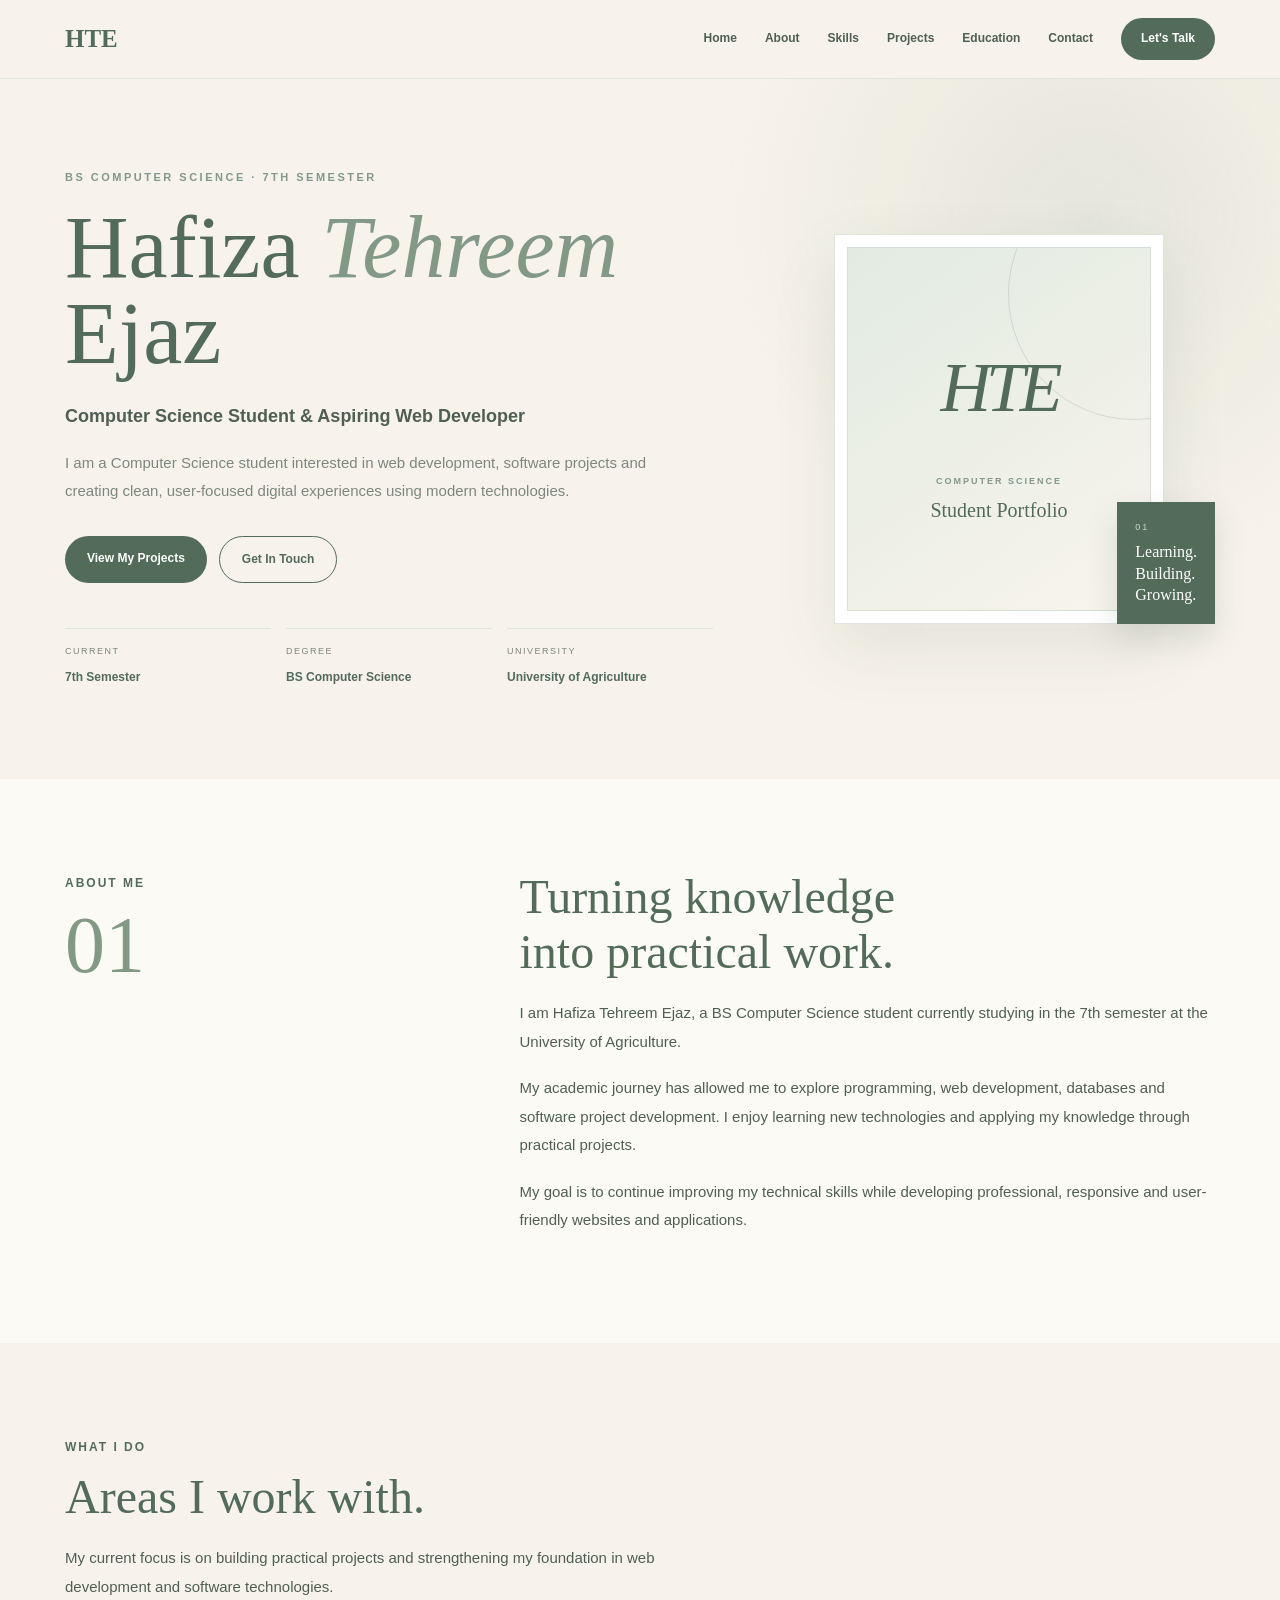
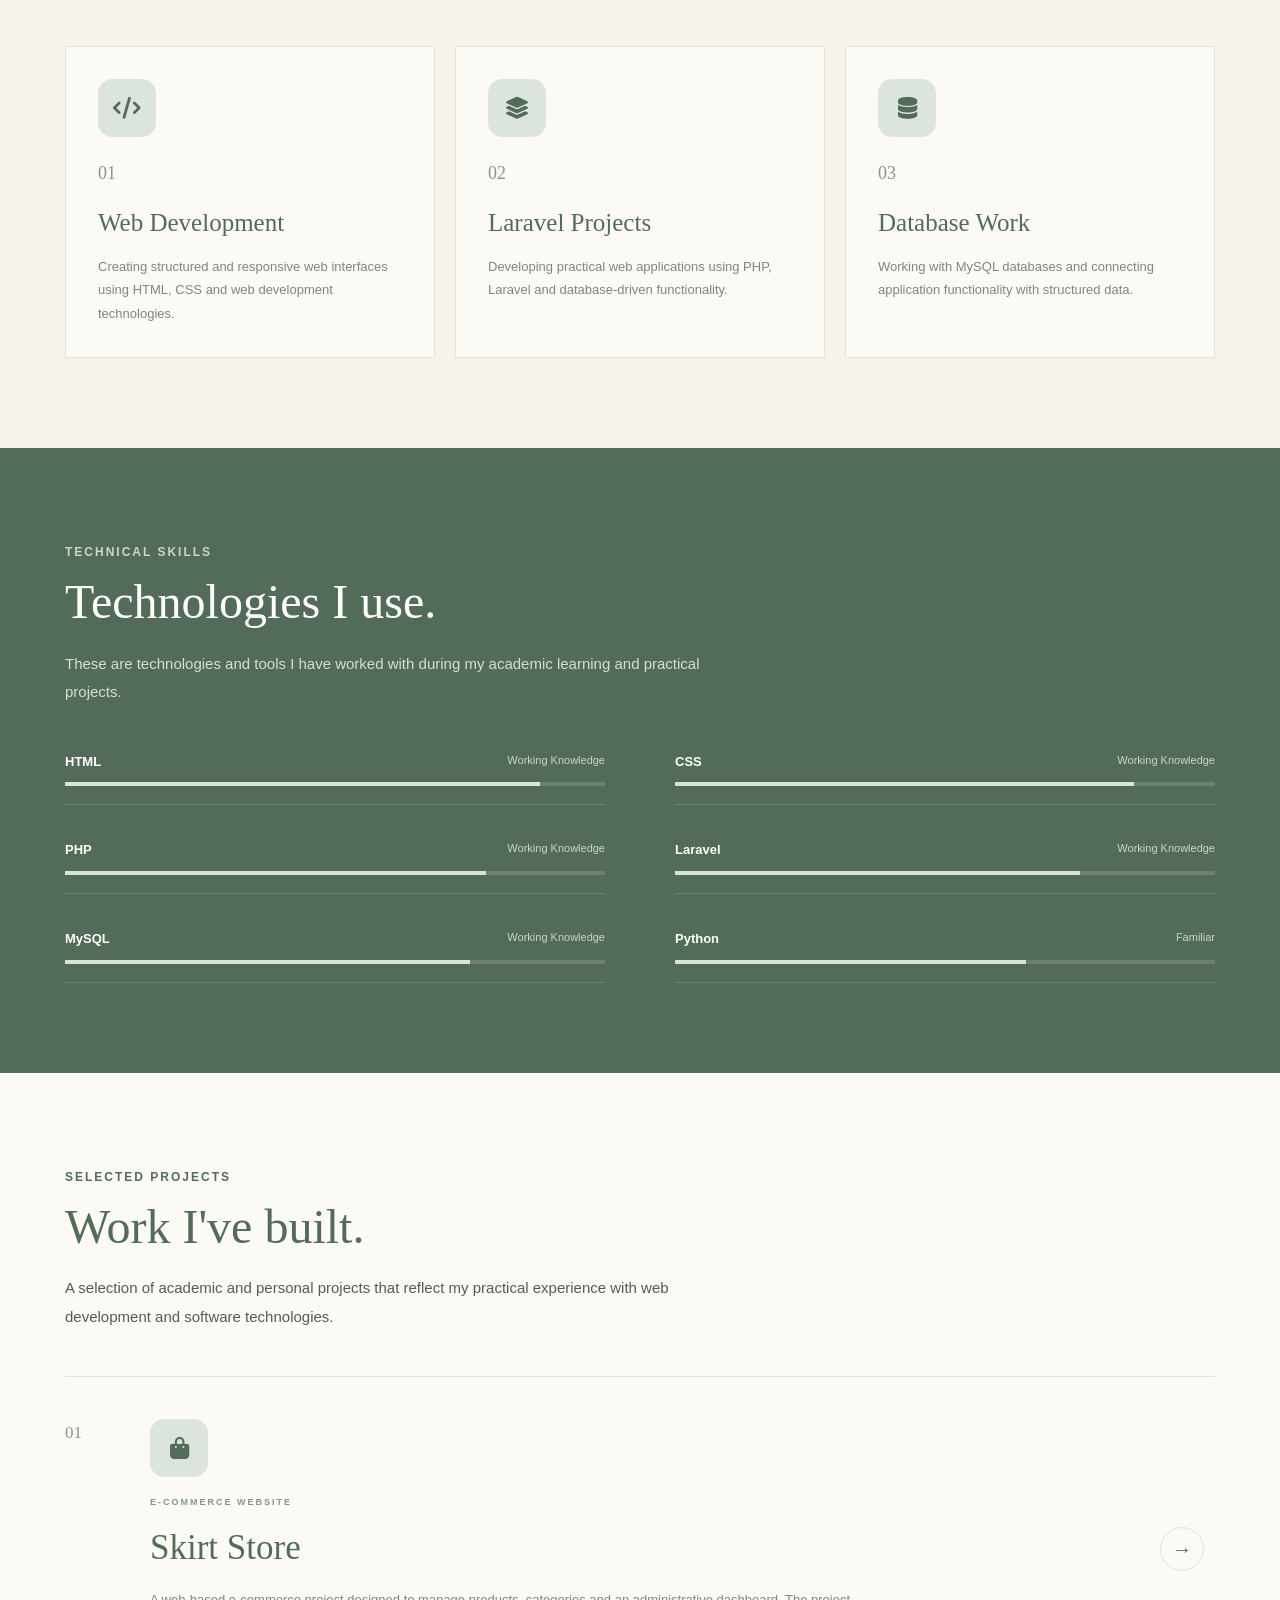
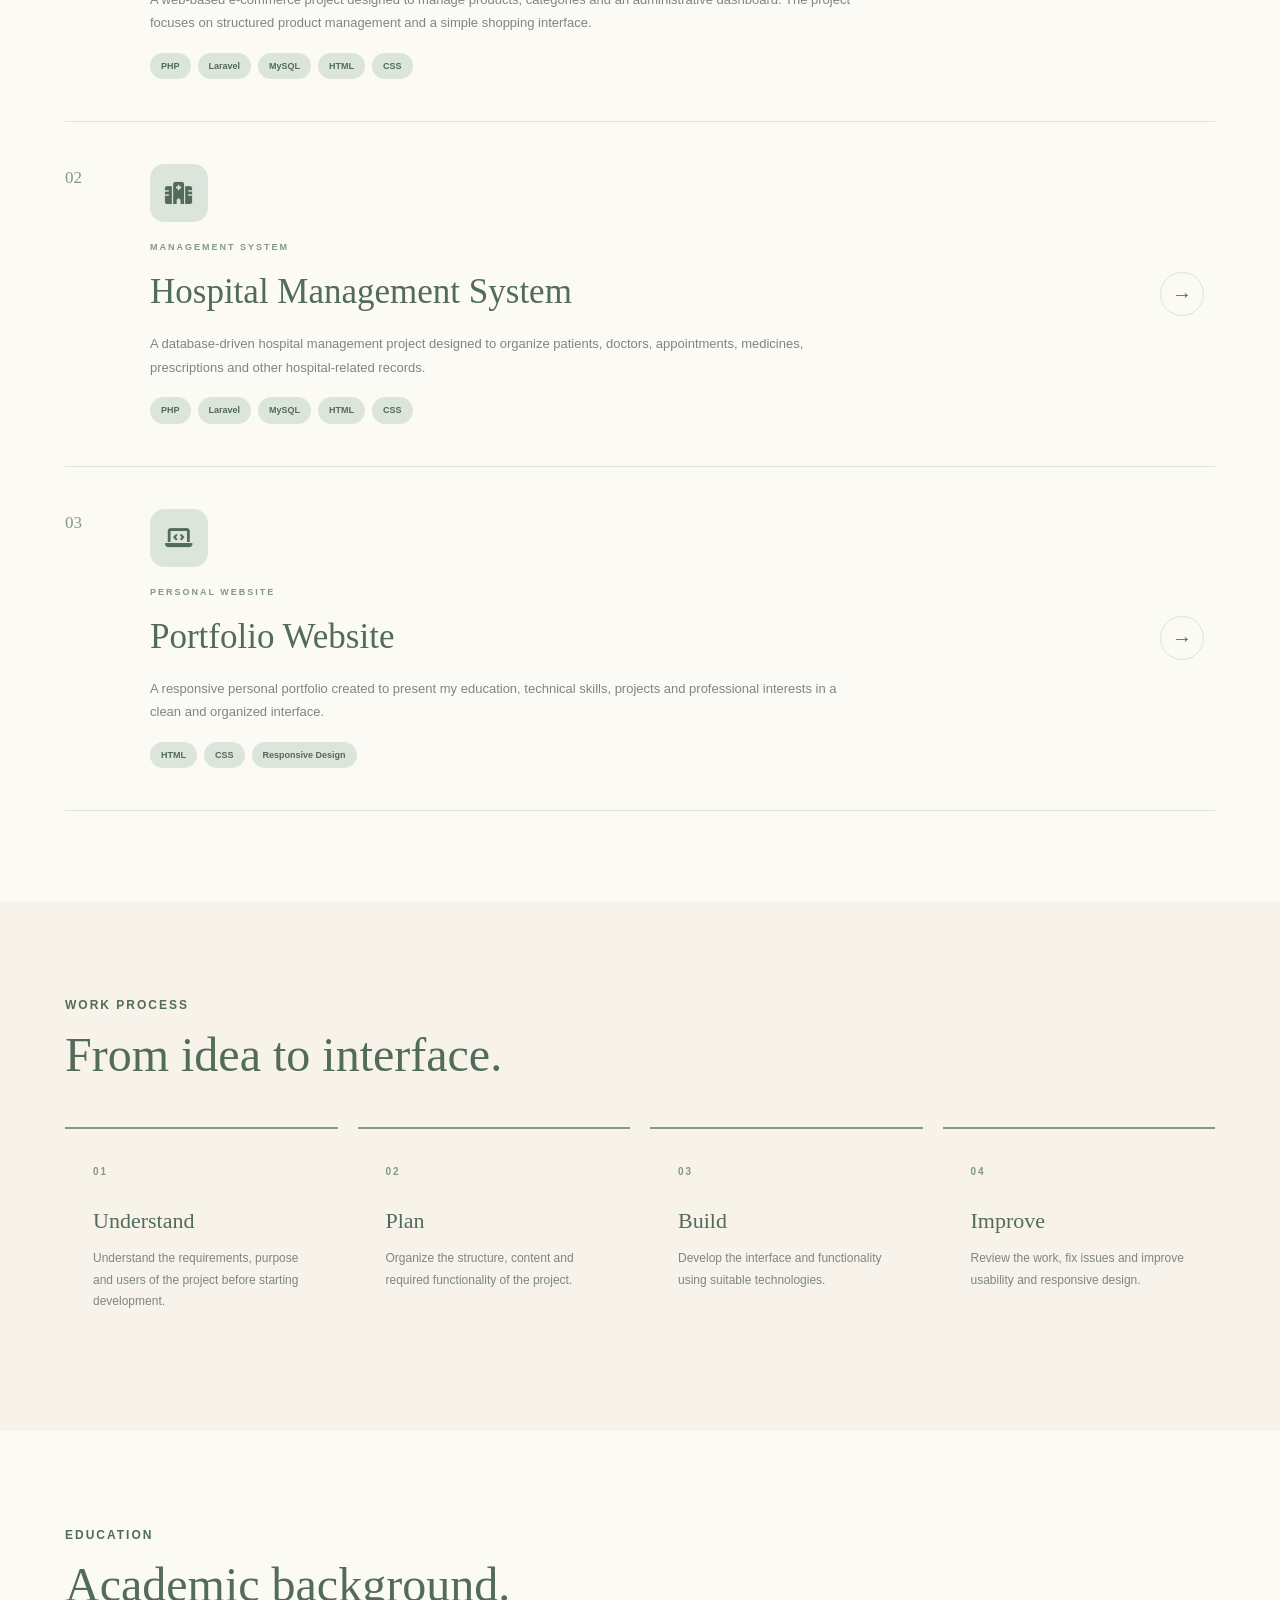
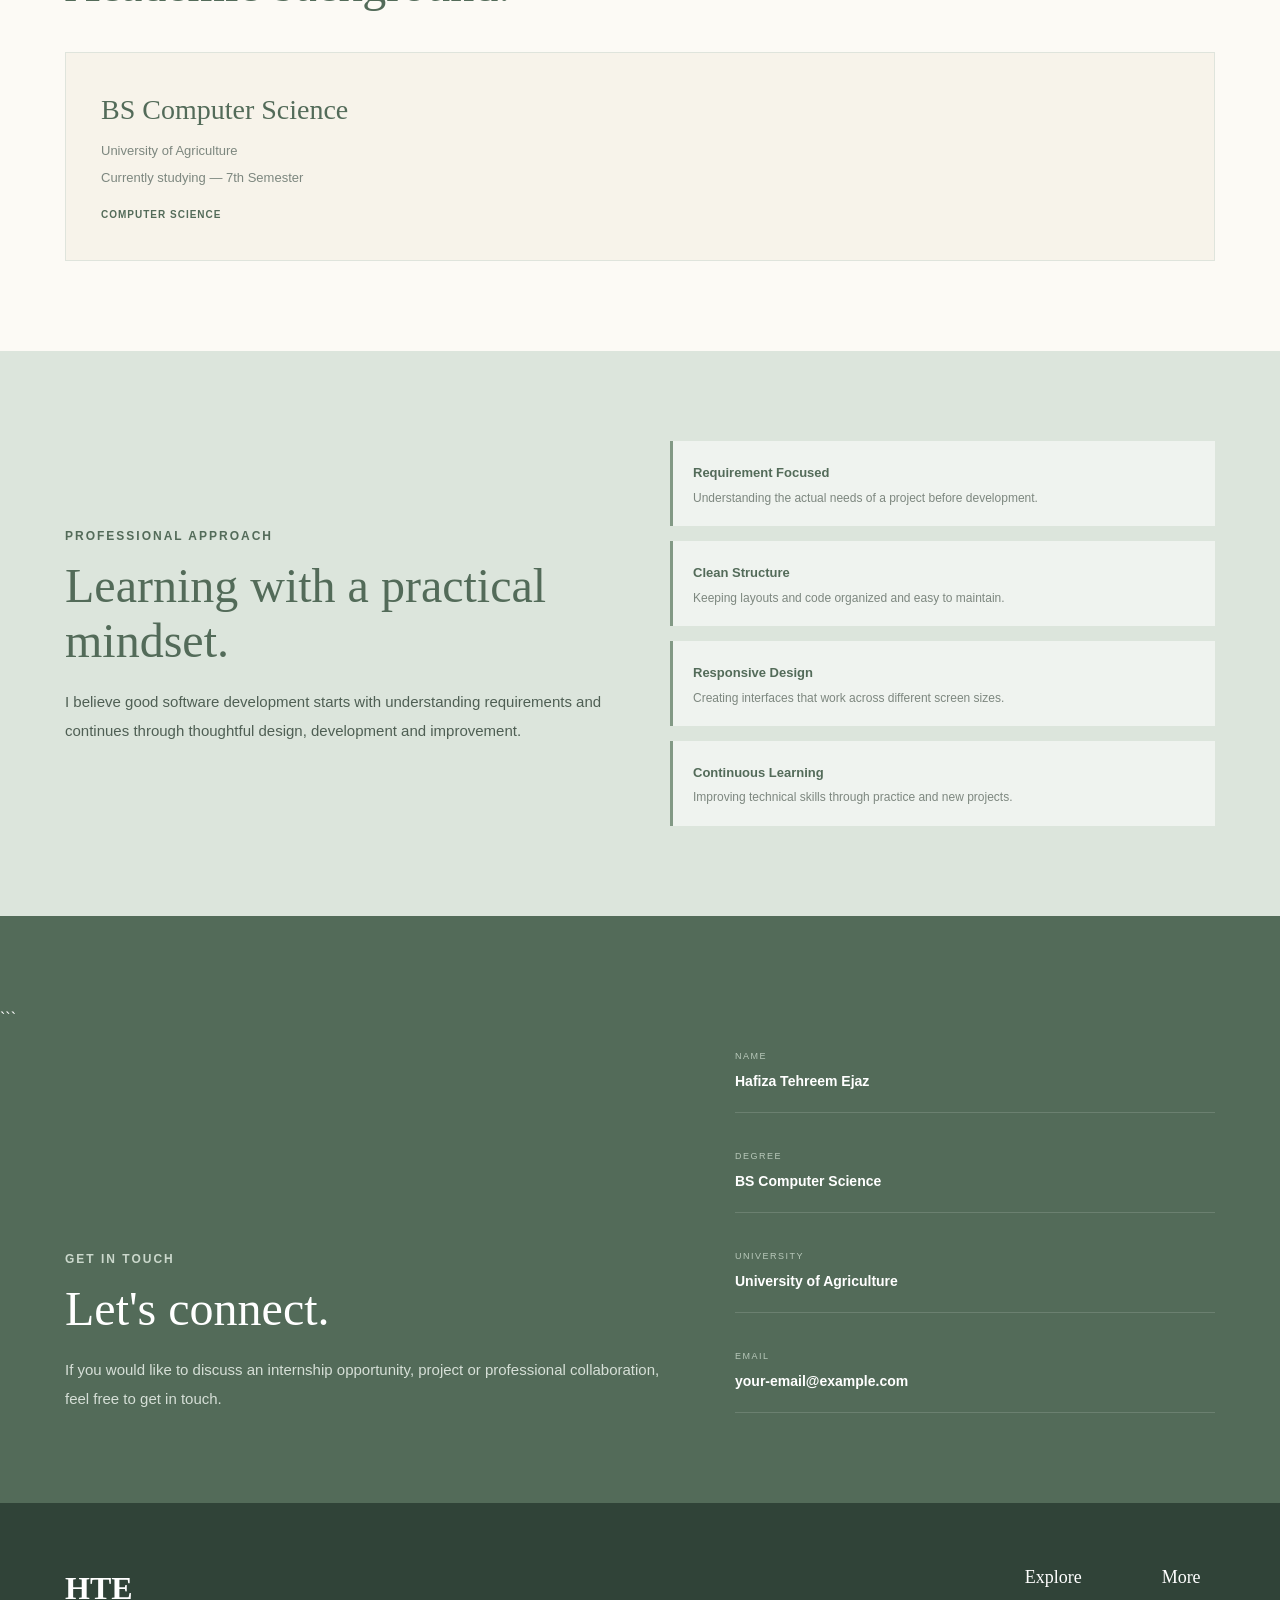
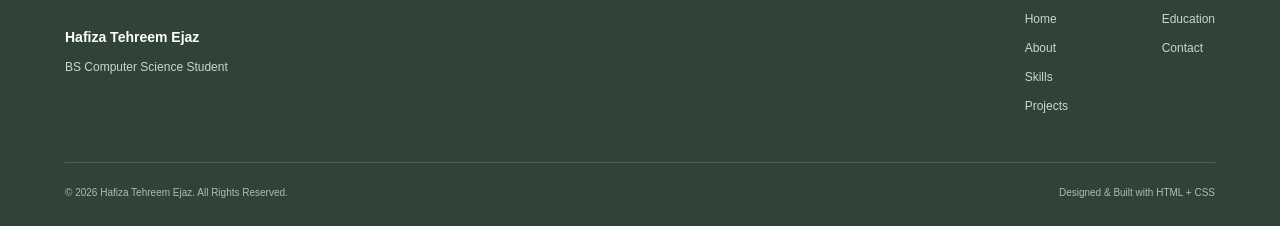
==== index.html @ bc6f483f "Week 01 portfolio" ====
<!DOCTYPE html>

<html lang="en">

<head>
    <meta charset="UTF-8">
    <meta name="viewport" content="width=device-width, initial-scale=1.0">

<title>Hafiza Tehreem Ejaz | Portfolio</title>

<!-- Font Awesome Icons -->
<link
    rel="stylesheet"
    href="https://cdnjs.cloudflare.com/ajax/libs/font-awesome/6.5.2/css/all.min.css"
>

<link rel="stylesheet" href="style.css">

</head>

<body>

<header class="navbar">

<div class="container navbar-inner">

    <a href="#home" class="logo">
        HTE
    </a>

    <!-- CSS-only Hamburger -->
    <input
        type="checkbox"
        id="menu-toggle"
        class="menu-toggle"
    >

    <label
        for="menu-toggle"
        class="hamburger"
        aria-label="Open navigation menu"
    >
        <span></span>
        <span></span>
        <span></span>
    </label>

    <nav class="nav-links">

        <a href="#home">Home</a>
        <a href="#about">About</a>
        <a href="#skills">Skills</a>
        <a href="#projects">Projects</a>
        <a href="#education">Education</a>
        <a href="#contact">Contact</a>

        <a href="#contact" class="nav-button">
            Let's Talk
        </a>

    </nav>

</div>

</header>

<main>

<!-- =========================
     HERO
========================= -->

<section class="hero" id="home">

<div class="container hero-grid">

    <div class="hero-content">

        <p class="hero-eyebrow">
            BS COMPUTER SCIENCE · 7TH SEMESTER
        </p>

        <h1>
            Hafiza
            <span>Tehreem</span>
            Ejaz
        </h1>

        <p class="hero-role">
            Computer Science Student & Aspiring Web Developer
        </p>

        <p class="hero-description">
            I am a Computer Science student interested in web development,
            software projects and creating clean, user-focused digital
            experiences using modern technologies.
        </p>

        <div class="button-group">

            <a href="#projects" class="btn btn-primary">
                View My Projects
            </a>

            <a href="#contact" class="btn btn-secondary">
                Get In Touch
            </a>

        </div>

        <div class="hero-info">

            <div class="hero-info-item">
                <span>Current</span>
                <strong>7th Semester</strong>
            </div>

            <div class="hero-info-item">
                <span>Degree</span>
                <strong>BS Computer Science</strong>
            </div>

            <div class="hero-info-item">
                <span>University</span>
                <strong>University of Agriculture</strong>
            </div>

        </div>

    </div>


    <div class="hero-visual">

        <div class="photo-frame">

            <div class="photo-placeholder">

                <div class="monogram">
                    HTE
                </div>

                <div class="visual-caption">

                    <span>
                        COMPUTER SCIENCE
                    </span>

                    <strong>
                        Student Portfolio
                    </strong>

                </div>

            </div>

        </div>

        <div class="visual-note">

            <span>01</span>

            <p>
                Learning.<br>
                Building.<br>
                Growing.
            </p>

        </div>

    </div>

</div>

</section>

<!-- =========================
     ABOUT
========================= -->

<section class="about" id="about">
<div class="container about-grid">

    <div>

        <span class="section-label">
            About Me
        </span>

        <div class="about-number">
            01
        </div>

    </div>

    <div class="about-content">

        <h2 class="section-title">
            Turning knowledge<br>
            into practical work.
        </h2>

        <p>
            I am Hafiza Tehreem Ejaz, a BS Computer Science student
            currently studying in the 7th semester at the University
            of Agriculture.
        </p>

        <p>
            My academic journey has allowed me to explore programming,
            web development, databases and software project development.
            I enjoy learning new technologies and applying my knowledge
            through practical projects.
        </p>

        <p>
            My goal is to continue improving my technical skills while
            developing professional, responsive and user-friendly
            websites and applications.
        </p>

    </div>

</div>

</section>

<!-- =========================
     SERVICES
========================= -->

<section class="services">

<div class="container">

    <span class="section-label">
        What I Do
    </span>

    <h2 class="section-title">
        Areas I work with.
    </h2>

    <p class="section-text">
        My current focus is on building practical projects and
        strengthening my foundation in web development and software
        technologies.
    </p>


    <div class="services-grid">


        <div class="service-card">

            <div class="service-icon">
                <i class="fa-solid fa-code"></i>
            </div>

            <div class="service-number">
                01
            </div>

            <h3>
                Web Development
            </h3>

            <p>
                Creating structured and responsive web interfaces
                using HTML, CSS and web development technologies.
            </p>

        </div>


        <div class="service-card">

            <div class="service-icon">
                <i class="fa-solid fa-layer-group"></i>
            </div>

            <div class="service-number">
                02
            </div>

            <h3>
                Laravel Projects
            </h3>

            <p>
                Developing practical web applications using PHP,
                Laravel and database-driven functionality.
            </p>

        </div>


        <div class="service-card">

            <div class="service-icon">
                <i class="fa-solid fa-database"></i>
            </div>

            <div class="service-number">
                03
            </div>

            <h3>
                Database Work
            </h3>

            <p>
                Working with MySQL databases and connecting application
                functionality with structured data.
            </p>

        </div>


    </div>

</div>
</section>

<!-- =========================
     SKILLS
========================= -->

<section class="skills" id="skills">

<div class="container">

    <span class="section-label">
        Technical Skills
    </span>

    <h2 class="section-title">
        Technologies I use.
    </h2>

    <p class="section-text">
        These are technologies and tools I have worked with during
        my academic learning and practical projects.
    </p>


    <div class="skills-grid">


        <div class="skill-item">

            <div class="skill-top">
                <span>HTML</span>
                <span>Working Knowledge</span>
            </div>

            <div class="skill-bar">
                <div class="skill-fill" style="width: 88%;"></div>
            </div>

        </div>


        <div class="skill-item">

            <div class="skill-top">
                <span>CSS</span>
                <span>Working Knowledge</span>
            </div>

            <div class="skill-bar">
                <div class="skill-fill" style="width: 85%;"></div>
            </div>

        </div>


        <div class="skill-item">

            <div class="skill-top">
                <span>PHP</span>
                <span>Working Knowledge</span>
            </div>

            <div class="skill-bar">
                <div class="skill-fill" style="width: 78%;"></div>
            </div>

        </div>


        <div class="skill-item">

            <div class="skill-top">
                <span>Laravel</span>
                <span>Working Knowledge</span>
            </div>

            <div class="skill-bar">
                <div class="skill-fill" style="width: 75%;"></div>
            </div>

        </div>


        <div class="skill-item">

            <div class="skill-top">
                <span>MySQL</span>
                <span>Working Knowledge</span>
            </div>

            <div class="skill-bar">
                <div class="skill-fill" style="width: 75%;"></div>
            </div>

        </div>


        <div class="skill-item">

            <div class="skill-top">
                <span>Python</span>
                <span>Familiar</span>
            </div>

            <div class="skill-bar">
                <div class="skill-fill" style="width: 65%;"></div>
            </div>

        </div>


    </div>

</div>
</section>

<!-- =========================
     PROJECTS
========================= -->

<section class="projects" id="projects">

<div class="container">

    <span class="section-label">
        Selected Projects
    </span>

    <h2 class="section-title">
        Work I've built.
    </h2>

    <p class="section-text">
        A selection of academic and personal projects that reflect
        my practical experience with web development and software
        technologies.
    </p>


    <div class="projects-list">


        <!-- PROJECT 01 -->

        <article class="project">

            <div class="project-number">
                01
            </div>


            <div class="project-content">

                <div class="project-icon">
                    <i class="fa-solid fa-bag-shopping"></i>
                </div>

                <p class="project-type">
                    E-Commerce Website
                </p>

                <h3>
                    Skirt Store
                </h3>

                <p>
                    A web-based e-commerce project designed to manage
                    products, categories and an administrative dashboard.
                    The project focuses on structured product management
                    and a simple shopping interface.
                </p>


                <div class="tech-list">

                    <span>PHP</span>
                    <span>Laravel</span>
                    <span>MySQL</span>
                    <span>HTML</span>
                    <span>CSS</span>

                </div>

            </div>


            <div class="project-arrow">
                →
            </div>

        </article>


        <!-- PROJECT 02 -->

        <article class="project">

            <div class="project-number">
                02
            </div>


            <div class="project-content">

                <div class="project-icon">
                    <i class="fa-solid fa-hospital"></i>
                </div>

                <p class="project-type">
                    Management System
                </p>

                <h3>
                    Hospital Management System
                </h3>

                <p>
                    A database-driven hospital management project
                    designed to organize patients, doctors, appointments,
                    medicines, prescriptions and other hospital-related
                    records.
                </p>


                <div class="tech-list">

                    <span>PHP</span>
                    <span>Laravel</span>
                    <span>MySQL</span>
                    <span>HTML</span>
                    <span>CSS</span>

                </div>

            </div>


            <div class="project-arrow">
                →
            </div>

        </article>


        <!-- PROJECT 03 -->

        <article class="project">

            <div class="project-number">
                03
            </div>


            <div class="project-content">

                <div class="project-icon">
                    <i class="fa-solid fa-laptop-code"></i>
                </div>

                <p class="project-type">
                    Personal Website
                </p>

                <h3>
                    Portfolio Website
                </h3>

                <p>
                    A responsive personal portfolio created to present
                    my education, technical skills, projects and
                    professional interests in a clean and organized
                    interface.
                </p>


                <div class="tech-list">

                    <span>HTML</span>
                    <span>CSS</span>
                    <span>Responsive Design</span>

                </div>

            </div>


            <div class="project-arrow">
                →
            </div>

        </article>


    </div>

</div>
</section>

<!-- =========================
     PROCESS
========================= -->

<section class="process">

<div class="container">

    <span class="section-label">
        Work Process
    </span>

    <h2 class="section-title">
        From idea to interface.
    </h2>


    <div class="process-grid">


        <div class="process-item">

            <span>01</span>

            <h3>
                Understand
            </h3>

            <p>
                Understand the requirements, purpose and users of
                the project before starting development.
            </p>

        </div>


        <div class="process-item">

            <span>02</span>

            <h3>
                Plan
            </h3>

            <p>
                Organize the structure, content and required
                functionality of the project.
            </p>

        </div>


        <div class="process-item">

            <span>03</span>

            <h3>
                Build
            </h3>

            <p>
                Develop the interface and functionality using
                suitable technologies.
            </p>

        </div>


        <div class="process-item">

            <span>04</span>

            <h3>
                Improve
            </h3>

            <p>
                Review the work, fix issues and improve usability
                and responsive design.
            </p>

        </div>


    </div>

</div>

</section>

<!-- =========================
     EDUCATION
========================= -->

<section class="education" id="education">

<div class="container">

    <span class="section-label">
        Education
    </span>

    <h2 class="section-title">
        Academic background.
    </h2>


    <div class="education-card">

        <h3>
            BS Computer Science
        </h3>

        <p>
            University of Agriculture
        </p>

        <p>
            Currently studying — 7th Semester
        </p>

        <span class="education-date">
            COMPUTER SCIENCE
        </span>

    </div>

</div>
</section>

<!-- =========================
     PROFESSIONAL APPROACH
========================= -->

<section class="approach">

<div class="container approach-grid">

    <div>

        <span class="section-label">
            Professional Approach
        </span>

        <h2 class="section-title">
            Learning with a
            practical mindset.
        </h2>

        <p class="section-text">
            I believe good software development starts with
            understanding requirements and continues through
            thoughtful design, development and improvement.
        </p>

    </div>


    <ul class="approach-list">


        <li>

            <strong>
                Requirement Focused
            </strong>

            <p>
                Understanding the actual needs of a project
                before development.
            </p>

        </li>


        <li>

            <strong>
                Clean Structure
            </strong>

            <p>
                Keeping layouts and code organized and easy
                to maintain.
            </p>

        </li>


        <li>

            <strong>
                Responsive Design
            </strong>

            <p>
                Creating interfaces that work across different
                screen sizes.
            </p>

        </li>


        <li>

            <strong>
                Continuous Learning
            </strong>

            <p>
                Improving technical skills through practice
                and new projects.
            </p>

        </li>


    </ul>

</div>

</section>

<!-- =========================
     CONTACT
========================= -->

<section class="contact" id="contact">

```
<div class="container contact-grid">

    <div>

        <span class="section-label">
            Get In Touch
        </span>

        <h2 class="section-title">
            Let's connect.
        </h2>

        <p class="section-text">
            If you would like to discuss an internship opportunity,
            project or professional collaboration, feel free to
            get in touch.
        </p>

    </div>


    <div class="contact-details">


        <div class="contact-item">

            <span>Name</span>

            <strong>
                Hafiza Tehreem Ejaz
            </strong>

        </div>


        <div class="contact-item">

            <span>Degree</span>

            <strong>
                BS Computer Science
            </strong>

        </div>


        <div class="contact-item">

            <span>University</span>

            <strong>
                University of Agriculture
            </strong>

        </div>


        <div class="contact-item">

            <span>Email</span>

            <strong>
                your-email@example.com
            </strong>

        </div>


    </div>

</div>
</section>

</main>

<!-- =========================
     FOOTER
========================= -->

<footer class="footer">

<div class="container">


    <div class="footer-main">


        <div class="footer-brand">

            <a href="#home" class="footer-logo">
                HTE
            </a>

            <p>
                Hafiza Tehreem Ejaz
            </p>

            <span>
                BS Computer Science Student
            </span>

        </div>


        <div class="footer-links">


            <div class="footer-column">

                <h4>
                    Explore
                </h4>

                <a href="#home">
                    Home
                </a>

                <a href="#about">
                    About
                </a>

                <a href="#skills">
                    Skills
                </a>

                <a href="#projects">
                    Projects
                </a>

            </div>


            <div class="footer-column">

                <h4>
                    More
                </h4>

                <a href="#education">
                    Education
                </a>

                <a href="#contact">
                    Contact
                </a>

            </div>


        </div>

    </div>


    <div class="footer-bottom">

        <p>
            © 2026 Hafiza Tehreem Ejaz. All Rights Reserved.
        </p>

        <p>
            Designed & Built with HTML + CSS
        </p>

    </div>


</div>

</footer>

</body>

</html>
---- style.css ----
* {
  margin: 0;
  padding: 0;
  box-sizing: border-box;
  }

html {
scroll-behavior: smooth;
}

body {
font-family: Arial, Helvetica, sans-serif;
background: #f7f3ea;
color: #4f5f54;
line-height: 1.6;
}

a {
text-decoration: none;
color: inherit;
}

ul {
list-style: none;
}

:root {
--cream: #f7f3ea;
--cream-light: #fcfaf5;
--sage: #829985;
--sage-dark: #536b59;
--sage-light: #dce5dc;
--text: #4f5f54;
--muted: #7d877f;
--white: #ffffff;
--border: #dfe4dc;
--container: 1150px;
}

.container {
width: min(92%, var(--container));
margin: auto;
}

section {
padding: 90px 0;
}

.section-label {
display: inline-block;
margin-bottom: 12px;
color: var(--sage-dark);
font-size: 12px;
font-weight: bold;
letter-spacing: 2px;
text-transform: uppercase;
}

.section-title {
color: var(--sage-dark);
font-family: Georgia, "Times New Roman", serif;
font-size: 48px;
font-weight: normal;
line-height: 1.15;
margin-bottom: 20px;
}

.section-text {
max-width: 650px;
color: var(--text);
font-size: 15px;
line-height: 1.9;
}

/* NAVBAR */

.navbar {
position: sticky;
top: 0;
z-index: 100;
background: rgba(247, 243, 234, 0.96);
border-bottom: 1px solid var(--border);
backdrop-filter: blur(10px);
}

.navbar-inner {
min-height: 78px;
display: flex;
align-items: center;
justify-content: space-between;
}

.logo {
color: var(--sage-dark);
font-family: Georgia, "Times New Roman", serif;
font-size: 25px;
font-weight: bold;
}

.nav-links {
display: flex;
align-items: center;
gap: 28px;
}

.nav-links a {
color: var(--text);
font-size: 12px;
font-weight: bold;
transition: 0.3s;
}

.nav-links a:hover {
color: var(--sage);
}

.nav-button {
padding: 11px 20px;
background: var(--sage-dark);
color: white !important;
border-radius: 30px;
}

.nav-button:hover {
background: var(--sage);
}

/* HAMBURGER */

.menu-toggle {
display: none;
}

.hamburger {
display: none;
width: 42px;
height: 42px;
align-items: center;
justify-content: center;
flex-direction: column;
gap: 5px;
border: 1px solid var(--border);
border-radius: 50%;
background: var(--cream-light);
cursor: pointer;
}

.hamburger span {
width: 18px;
height: 2px;
background: var(--sage-dark);
transition: 0.3s;
}

/* HERO */

.hero {
min-height: 650px;
display: flex;
align-items: center;
background:
radial-gradient(
circle at 85% 20%,
rgba(130, 153, 133, 0.15),
transparent 30%
),
var(--cream);
}

.hero-grid {
display: grid;
grid-template-columns: 1.2fr 0.8fr;
gap: 70px;
align-items: center;
}

.hero-eyebrow {
color: var(--sage);
font-size: 11px;
font-weight: bold;
letter-spacing: 2.5px;
margin-bottom: 18px;
}

.hero h1 {
color: var(--sage-dark);
font-family: Georgia, "Times New Roman", serif;
font-size: clamp(55px, 7vw, 88px);
font-weight: normal;
line-height: 0.98;
margin-bottom: 25px;
}

.hero h1 span {
color: var(--sage);
font-style: italic;
}

.hero-role {
color: var(--text);
font-size: 18px;
font-weight: bold;
margin-bottom: 18px;
}

.hero-description {
max-width: 620px;
color: var(--muted);
font-size: 15px;
line-height: 1.9;
margin-bottom: 30px;
}

/* BUTTONS */

.button-group {
display: flex;
flex-wrap: wrap;
gap: 12px;
}

.btn {
display: inline-block;
padding: 13px 22px;
border-radius: 30px;
font-size: 12px;
font-weight: bold;
transition: 0.3s;
}

.btn-primary {
background: var(--sage-dark);
color: white;
}

.btn-primary:hover {
background: var(--sage);
transform: translateY(-2px);
}

.btn-secondary {
border: 1px solid var(--sage-dark);
color: var(--sage-dark);
background: transparent;
}

.btn-secondary:hover {
background: var(--sage-light);
}

/* HERO INFO */

.hero-info {
display: grid;
grid-template-columns: repeat(3, 1fr);
gap: 15px;
margin-top: 45px;
}

.hero-info-item {
padding-top: 15px;
border-top: 1px solid var(--border);
}

.hero-info-item span {
display: block;
color: var(--muted);
font-size: 9px;
letter-spacing: 1.5px;
text-transform: uppercase;
margin-bottom: 5px;
}

.hero-info-item strong {
color: var(--sage-dark);
font-size: 12px;
}

/* HERO VISUAL */

.hero-visual {
position: relative;
min-height: 430px;
display: flex;
align-items: center;
justify-content: center;
}

.photo-frame {
width: 330px;
height: 390px;
padding: 12px;
background: var(--white);
border: 1px solid var(--border);
box-shadow: 0 25px 60px rgba(59, 81, 68, 0.10);
}

.photo-placeholder {
width: 100%;
height: 100%;
position: relative;
overflow: hidden;
display: flex;
flex-direction: column;
align-items: center;
justify-content: center;
text-align: center;
background: linear-gradient(145deg, #e2ebe2, #f8f4eb);
border: 1px solid #d6dfd5;
}

.photo-placeholder::after {
content: "";
position: absolute;
width: 250px;
height: 250px;
right: -110px;
top: -80px;
border: 1px solid rgba(59, 81, 68, 0.15);
border-radius: 50%;
}

.monogram {
position: relative;
z-index: 2;
color: var(--sage-dark);
font-family: Georgia, "Times New Roman", serif;
font-size: 70px;
font-style: italic;
letter-spacing: -5px;
margin-bottom: 30px;
}

.visual-caption {
position: relative;
z-index: 2;
text-align: center;
}

.visual-caption span {
display: block;
color: var(--sage);
font-size: 9px;
font-weight: bold;
letter-spacing: 2px;
margin-bottom: 6px;
}

.visual-caption strong {
color: var(--sage-dark);
font-family: Georgia, "Times New Roman", serif;
font-size: 20px;
font-weight: normal;
}

.visual-note {
position: absolute;
right: 0;
bottom: 20px;
padding: 18px;
background: var(--sage-dark);
color: white;
box-shadow: 0 15px 30px rgba(59, 81, 68, 0.15);
}

.visual-note span {
display: block;
color: #cbd8cc;
font-size: 9px;
letter-spacing: 2px;
margin-bottom: 7px;
}

.visual-note p {
font-family: Georgia, "Times New Roman", serif;
font-size: 16px;
line-height: 1.35;
}

/* ABOUT */

.about {
background: var(--cream-light);
}

.about-grid {
display: grid;
grid-template-columns: 0.7fr 1.3fr;
gap: 80px;
align-items: start;
}

.about-number {
color: var(--sage);
font-family: Georgia, "Times New Roman", serif;
font-size: 80px;
line-height: 1;
}

.about-content p {
color: var(--text);
font-size: 15px;
line-height: 1.9;
margin-bottom: 18px;
}

/* SERVICES */

.services {
background: var(--cream);
}

.services-grid {
display: grid;
grid-template-columns: repeat(3, 1fr);
gap: 20px;
margin-top: 45px;
}

.service-card {
padding: 32px;
background: var(--cream-light);
border: 1px solid var(--border);
transition: 0.3s;
}

.service-card:hover {
transform: translateY(-5px);
border-color: var(--sage);
}

.service-icon {
width: 58px;
height: 58px;
display: flex;
align-items: center;
justify-content: center;
margin-bottom: 22px;
background: var(--sage-light);
color: var(--sage-dark);
border: 1px solid var(--border);
border-radius: 14px;
font-size: 22px;
transition: 0.3s;
}

.service-card:hover .service-icon {
background: var(--sage-dark);
color: white;
transform: translateY(-3px);
}

.service-number {
color: var(--sage);
font-family: Georgia, "Times New Roman", serif;
font-size: 18px;
margin-bottom: 15px;
}

.service-card h3 {
color: var(--sage-dark);
font-family: Georgia, "Times New Roman", serif;
font-size: 25px;
font-weight: normal;
margin-bottom: 12px;
}

.service-card p {
color: var(--muted);
font-size: 13px;
line-height: 1.8;
}

/* SKILLS */

.skills {
background: var(--sage-dark);
color: white;
}

.skills .section-label {
color: #c8d8ca;
}

.skills .section-title {
color: white;
}

.skills .section-text {
color: #d6dfd7;
}

.skills-grid {
display: grid;
grid-template-columns: repeat(2, 1fr);
gap: 35px 70px;
margin-top: 45px;
}

.skill-item {
padding-bottom: 18px;
border-bottom: 1px solid rgba(255,255,255,0.15);
}

.skill-top {
display: flex;
justify-content: space-between;
margin-bottom: 10px;
}

.skill-top span:first-child {
color: white;
font-size: 13px;
font-weight: bold;
}

.skill-top span:last-child {
color: #c9d6cb;
font-size: 11px;
}

.skill-bar {
height: 4px;
background: rgba(255,255,255,0.15);
}

.skill-fill {
height: 100%;
background: #d8e4d9;
}

/* PROJECTS */

.projects {
background: var(--cream-light);
}

.projects-list {
margin-top: 45px;
border-top: 1px solid var(--border);
}

.project {
display: grid;
grid-template-columns: 60px 1fr 55px;
gap: 25px;
padding: 42px 0;
border-bottom: 1px solid var(--border);
transition: 0.3s;
}

.project:hover {
padding-left: 12px;
}

.project-number {
color: var(--sage);
font-family: Georgia, "Times New Roman", serif;
font-size: 17px;
}

.project-icon {
width: 58px;
height: 58px;
display: flex;
align-items: center;
justify-content: center;
margin-bottom: 18px;
background: var(--sage-light);
color: var(--sage-dark);
border: 1px solid var(--border);
border-radius: 14px;
font-size: 22px;
transition: 0.3s;
}

.project:hover .project-icon {
background: var(--sage-dark);
color: white;
transform: translateY(-3px);
}

.project-type {
color: var(--sage);
font-size: 9px;
font-weight: bold;
letter-spacing: 2px;
text-transform: uppercase;
margin-bottom: 10px;
}

.project h3 {
color: var(--sage-dark);
font-family: Georgia, "Times New Roman", serif;
font-size: 35px;
font-weight: normal;
margin-bottom: 12px;
}

.project-content > p:not(.project-type) {
max-width: 700px;
color: var(--muted);
font-size: 13px;
line-height: 1.8;
margin-bottom: 18px;
}

.tech-list {
display: flex;
flex-wrap: wrap;
gap: 7px;
}

.tech-list span {
padding: 6px 11px;
color: var(--sage-dark);
background: var(--sage-light);
border-radius: 30px;
font-size: 9px;
font-weight: bold;
}

.project-arrow {
width: 44px;
height: 44px;
display: flex;
align-items: center;
justify-content: center;
align-self: center;
border: 1px solid var(--border);
border-radius: 50%;
color: var(--sage-dark);
font-size: 20px;
transition: 0.3s;
}

.project:hover .project-arrow {
background: var(--sage-dark);
color: white;
transform: rotate(-10deg);
}

/* PROCESS */

.process {
background: var(--cream);
}

.process-grid {
display: grid;
grid-template-columns: repeat(4, 1fr);
gap: 20px;
margin-top: 45px;
}

.process-item {
padding: 28px;
border-top: 2px solid var(--sage);
}

.process-item span {
color: var(--sage);
font-size: 10px;
font-weight: bold;
letter-spacing: 2px;
}

.process-item h3 {
color: var(--sage-dark);
font-family: Georgia, "Times New Roman", serif;
font-size: 22px;
font-weight: normal;
margin: 20px 0 10px;
}

.process-item p {
color: var(--muted);
font-size: 12px;
line-height: 1.8;
}

/* EDUCATION */

.education {
background: var(--cream-light);
}

.education-card {
margin-top: 40px;
padding: 35px;
border: 1px solid var(--border);
background: var(--cream);
}

.education-card h3 {
color: var(--sage-dark);
font-family: Georgia, "Times New Roman", serif;
font-size: 28px;
font-weight: normal;
margin-bottom: 8px;
}

.education-card p {
color: var(--muted);
font-size: 13px;
margin-bottom: 6px;
}

.education-date {
display: inline-block;
color: var(--sage-dark);
font-size: 10px;
font-weight: bold;
letter-spacing: 1px;
margin-top: 12px;
}

/* APPROACH */

.approach {
background: var(--sage-light);
}

.approach-grid {
display: grid;
grid-template-columns: 1fr 1fr;
gap: 60px;
align-items: center;
}

.approach-list {
display: grid;
gap: 15px;
}

.approach-list li {
padding: 18px 20px;
background: rgba(255,255,255,0.55);
border-left: 3px solid var(--sage);
}

.approach-list strong {
color: var(--sage-dark);
font-size: 13px;
}

.approach-list p {
color: var(--muted);
font-size: 12px;
margin-top: 4px;
}

/* CONTACT */

.contact {
background: var(--sage-dark);
color: white;
}

.contact .section-label {
color: #cbd8cc;
}

.contact .section-title {
color: white;
}

.contact .section-text {
color: #d6dfd7;
}

.contact-grid {
display: grid;
grid-template-columns: 1fr 0.8fr;
gap: 70px;
align-items: end;
}

.contact-details {
display: grid;
gap: 18px;
}

.contact-item {
padding: 18px 0;
border-bottom: 1px solid rgba(255,255,255,0.14);
}

.contact-item span {
display: block;
color: #b9c9bb;
font-size: 9px;
letter-spacing: 1.5px;
text-transform: uppercase;
margin-bottom: 5px;
}

.contact-item strong {
color: white;
font-size: 14px;
}

/* FOOTER */

.footer {
padding: 60px 0 25px;
background: #304338;
color: white;
}

.footer-main {
display: flex;
justify-content: space-between;
gap: 60px;
padding-bottom: 45px;
border-bottom: 1px solid rgba(255,255,255,0.15);
}

.footer-brand {
max-width: 320px;
}

.footer-logo {
display: inline-block;
color: white;
font-family: Georgia, "Times New Roman", serif;
font-size: 32px;
font-weight: bold;
margin-bottom: 12px;
}

.footer-brand p {
color: white;
font-size: 14px;
font-weight: bold;
margin-bottom: 4px;
}

.footer-brand span {
color: #cbd6cd;
font-size: 12px;
}

.footer-links {
display: flex;
gap: 80px;
}

.footer-column {
display: flex;
flex-direction: column;
gap: 10px;
}

.footer-column h4 {
color: white;
font-family: Georgia, "Times New Roman", serif;
font-size: 18px;
font-weight: normal;
margin-bottom: 8px;
}

.footer-column a {
color: #cbd6cd;
font-size: 12px;
transition: 0.3s;
}

.footer-column a:hover {
color: white;
padding-left: 4px;
}

.footer-bottom {
display: flex;
justify-content: space-between;
gap: 20px;
padding-top: 22px;
}

.footer-bottom p {
color: #aebdb1;
font-size: 10px;
}

/* TABLET */

@media (max-width: 1000px) {

.nav-links {
    gap: 15px;
}

.hero-grid {
    grid-template-columns: 1fr;
}

.hero {
    padding: 80px 0;
}

.hero-visual {
    margin-top: 20px;
}

.about-grid {
    grid-template-columns: 1fr;
    gap: 30px;
}

.services-grid {
    grid-template-columns: 1fr;
}

.process-grid {
    grid-template-columns: repeat(2, 1fr);
}

.approach-grid {
    grid-template-columns: 1fr;
}

.contact-grid {
    grid-template-columns: 1fr;
}
}

/* MOBILE */

@media (max-width: 650px) {

section {
    padding: 65px 0;
}

.navbar-inner {
    min-height: 65px;
    position: relative;
    flex-wrap: wrap;
}

.hamburger {
    display: flex;
}

.nav-links {
    display: none;
    width: 100%;
    flex-direction: column;
    align-items: stretch;
    gap: 0;
    margin-top: 15px;
    padding: 10px;
    background: var(--cream-light);
    border: 1px solid var(--border);
    box-shadow: 0 15px 30px rgba(59, 81, 68, 0.08);
}

.nav-links a {
    display: block;
    padding: 13px 12px;
    border-bottom: 1px solid var(--border);
}

.nav-links a:last-child {
    border-bottom: none;
}

.nav-links .nav-button {
    margin-top: 8px;
    text-align: center;
    border-radius: 25px;
}

.menu-toggle:checked ~ .nav-links {
    display: flex;
}

.menu-toggle:checked + .hamburger span:nth-child(1) {
    transform: translateY(7px) rotate(45deg);
}

.menu-toggle:checked + .hamburger span:nth-child(2) {
    opacity: 0;
}

.menu-toggle:checked + .hamburger span:nth-child(3) {
    transform: translateY(-7px) rotate(-45deg);
}

.hero h1 {
    font-size: 52px;
}

.hero-info {
    grid-template-columns: 1fr;
    gap: 15px;
}

.photo-frame {
    width: 280px;
    height: 340px;
}

.visual-note {
    right: 5px;
}

.section-title {
    font-size: 38px;
}

.project {
    grid-template-columns: 40px 1fr;
    gap: 15px;
    padding: 35px 0;
}

.project-arrow {
    display: none;
}

.project h3 {
    font-size: 30px;
}

.skills-grid {
    grid-template-columns: 1fr;
    gap: 25px;
}

.process-grid {
    grid-template-columns: 1fr;
}

.footer {
    padding: 45px 0 22px;
}

.footer-main {
    flex-direction: column;
    gap: 35px;
    padding-bottom: 30px;
}

.footer-links {
    gap: 55px;
}

.footer-bottom {
    flex-direction: column;
    gap: 8px;
    text-align: center;
}

}
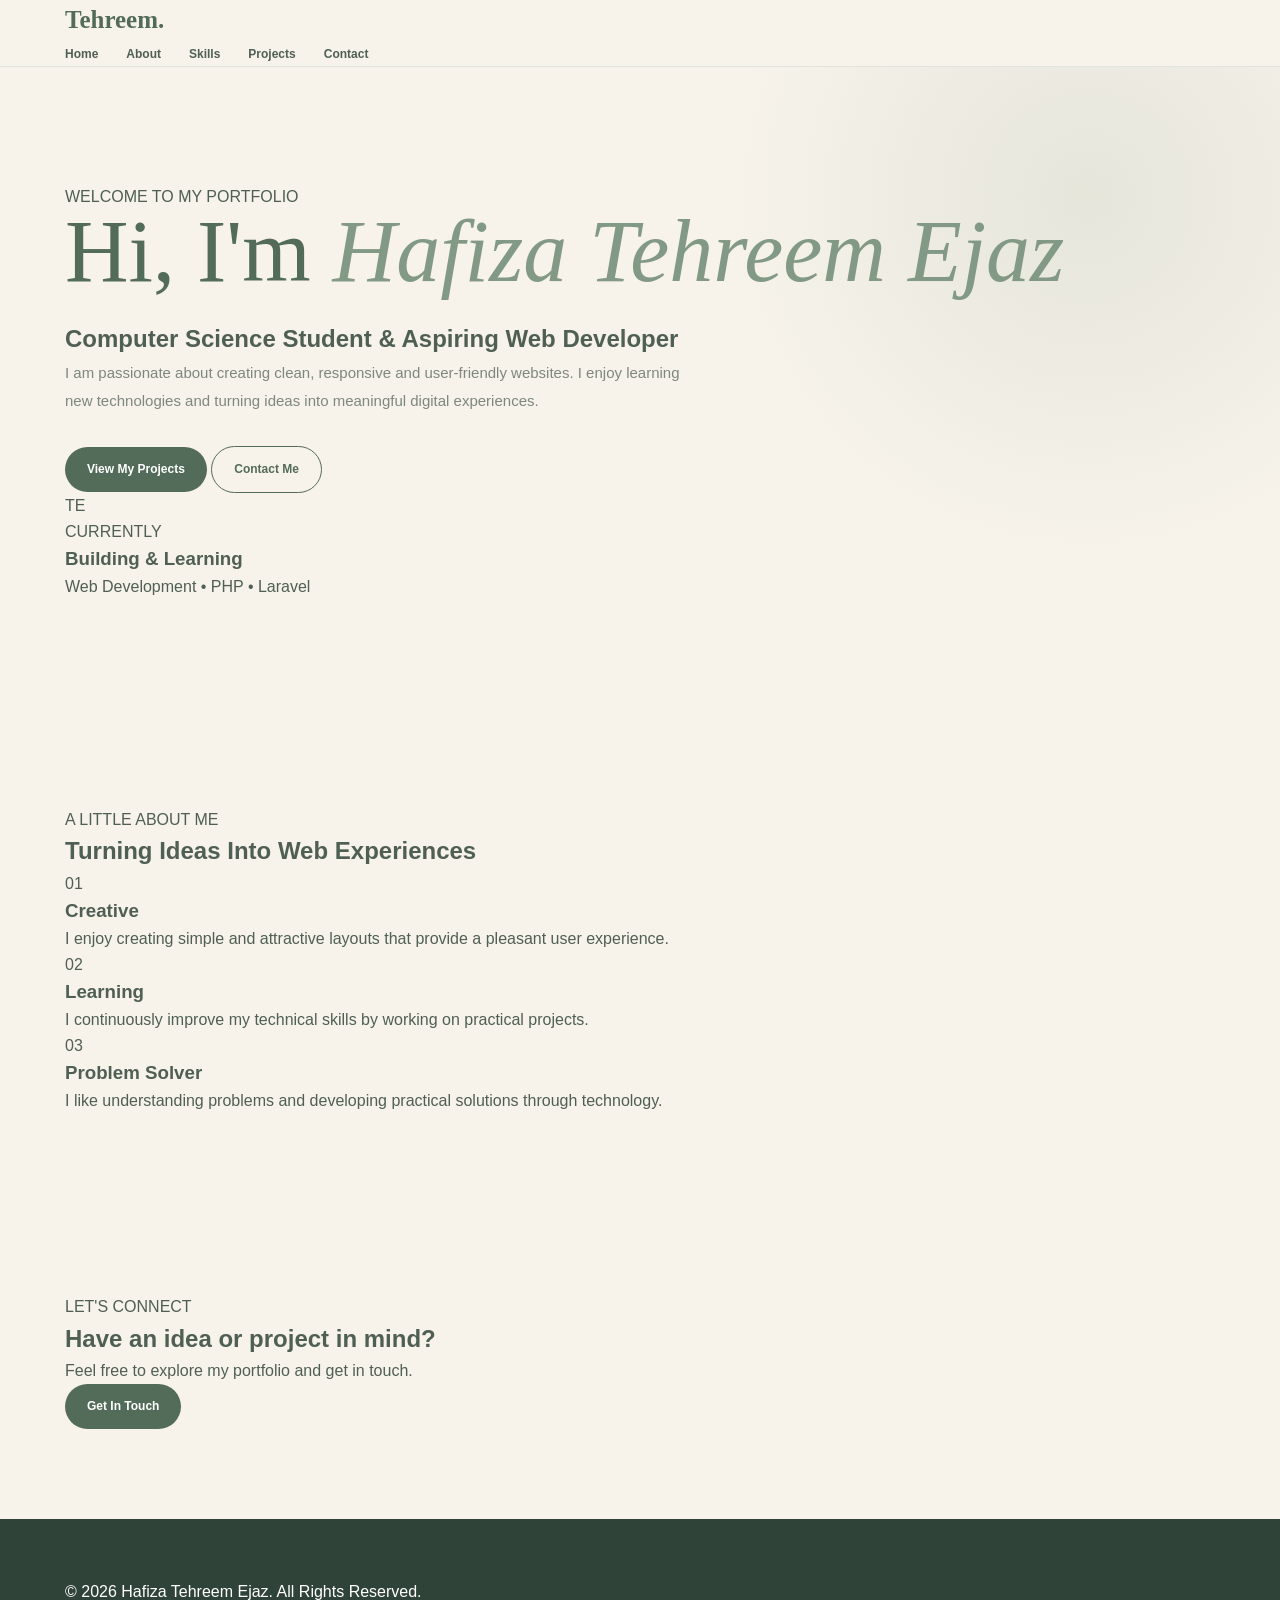
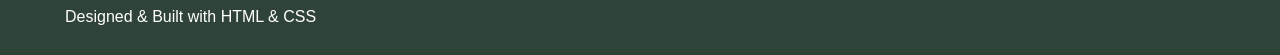
==== commit d4b5e5cb: "Initial portfolio website" ====
--- a/index.html
+++ b/index.html
@@ -1,1024 +1,201 @@
 <!DOCTYPE html>
-
 <html lang="en">
-
 <head>
     <meta charset="UTF-8">
     <meta name="viewport" content="width=device-width, initial-scale=1.0">
-
-<title>Hafiza Tehreem Ejaz | Portfolio</title>
-
-<!-- Font Awesome Icons -->
-<link
-    rel="stylesheet"
-    href="https://cdnjs.cloudflare.com/ajax/libs/font-awesome/6.5.2/css/all.min.css"
->
-
-<link rel="stylesheet" href="style.css">
-
+    <title>Hafiza Tehreem Ejaz | Portfolio</title>
+
+    <link rel="stylesheet" href="css/style.css">
 </head>
 
 <body>
 
-<header class="navbar">
-
-<div class="container navbar-inner">
-
-    <a href="#home" class="logo">
-        HTE
-    </a>
-
-    <!-- CSS-only Hamburger -->
-    <input
-        type="checkbox"
-        id="menu-toggle"
-        class="menu-toggle"
-    >
-
-    <label
-        for="menu-toggle"
-        class="hamburger"
-        aria-label="Open navigation menu"
-    >
-        <span></span>
-        <span></span>
-        <span></span>
-    </label>
-
-    <nav class="nav-links">
-
-        <a href="#home">Home</a>
-        <a href="#about">About</a>
-        <a href="#skills">Skills</a>
-        <a href="#projects">Projects</a>
-        <a href="#education">Education</a>
-        <a href="#contact">Contact</a>
-
-        <a href="#contact" class="nav-button">
-            Let's Talk
-        </a>
-
-    </nav>
-
-</div>
-
-</header>
-
-<main>
-
-<!-- =========================
-     HERO
-========================= -->
-
-<section class="hero" id="home">
-
-<div class="container hero-grid">
-
-    <div class="hero-content">
-
-        <p class="hero-eyebrow">
-            BS COMPUTER SCIENCE · 7TH SEMESTER
-        </p>
-
-        <h1>
-            Hafiza
-            <span>Tehreem</span>
-            Ejaz
-        </h1>
-
-        <p class="hero-role">
-            Computer Science Student & Aspiring Web Developer
-        </p>
-
-        <p class="hero-description">
-            I am a Computer Science student interested in web development,
-            software projects and creating clean, user-focused digital
-            experiences using modern technologies.
-        </p>
-
-        <div class="button-group">
-
-            <a href="#projects" class="btn btn-primary">
-                View My Projects
+    <!-- Navigation -->
+    <header class="navbar">
+        <div class="container nav-container">
+
+            <a href="index.html" class="logo">
+                Tehreem<span>.</span>
             </a>
 
-            <a href="#contact" class="btn btn-secondary">
-                Get In Touch
-            </a>
+            <nav>
+                <ul class="nav-links">
+                    <li><a href="index.html" class="active">Home</a></li>
+                    <li><a href="about.html">About</a></li>
+                    <li><a href="skills.html">Skills</a></li>
+                    <li><a href="projects.html">Projects</a></li>
+                    <li><a href="contact.html">Contact</a></li>
+                </ul>
+            </nav>
 
         </div>
-
-        <div class="hero-info">
-
-            <div class="hero-info-item">
-                <span>Current</span>
-                <strong>7th Semester</strong>
+    </header>
+
+
+    <!-- Hero Section -->
+    <main>
+
+        <section class="hero">
+            <div class="container hero-content">
+
+                <div class="hero-text">
+
+                    <p class="small-heading">WELCOME TO MY PORTFOLIO</p>
+
+                    <h1>
+                        Hi, I'm
+                        <span>Hafiza Tehreem Ejaz</span>
+                    </h1>
+
+                    <h2>
+                        Computer Science Student & Aspiring Web Developer
+                    </h2>
+
+                    <p class="hero-description">
+                        I am passionate about creating clean, responsive and
+                        user-friendly websites. I enjoy learning new technologies
+                        and turning ideas into meaningful digital experiences.
+                    </p>
+
+                    <div class="hero-buttons">
+                        <a href="projects.html" class="btn btn-primary">
+                            View My Projects
+                        </a>
+
+                        <a href="contact.html" class="btn btn-secondary">
+                            Contact Me
+                        </a>
+                    </div>
+
+                </div>
+
+
+                <div class="hero-card">
+
+                    <div class="profile-circle">
+                        TE
+                    </div>
+
+                    <div class="card-content">
+                        <p class="card-label">CURRENTLY</p>
+
+                        <h3>
+                            Building & Learning
+                        </h3>
+
+                        <p>
+                            Web Development • PHP • Laravel
+                        </p>
+                    </div>
+
+                </div>
+
             </div>
-
-            <div class="hero-info-item">
-                <span>Degree</span>
-                <strong>BS Computer Science</strong>
+        </section>
+
+
+        <!-- Quick Introduction -->
+        <section class="intro-section">
+
+            <div class="container">
+
+                <div class="section-heading">
+                    <p class="small-heading">A LITTLE ABOUT ME</p>
+
+                    <h2>
+                        Turning Ideas Into <span>Web Experiences</span>
+                    </h2>
+                </div>
+
+
+                <div class="intro-grid">
+
+                    <div class="intro-box">
+                        <div class="icon">01</div>
+
+                        <h3>Creative</h3>
+
+                        <p>
+                            I enjoy creating simple and attractive layouts
+                            that provide a pleasant user experience.
+                        </p>
+                    </div>
+
+
+                    <div class="intro-box">
+                        <div class="icon">02</div>
+
+                        <h3>Learning</h3>
+
+                        <p>
+                            I continuously improve my technical skills by
+                            working on practical projects.
+                        </p>
+                    </div>
+
+
+                    <div class="intro-box">
+                        <div class="icon">03</div>
+
+                        <h3>Problem Solver</h3>
+
+                        <p>
+                            I like understanding problems and developing
+                            practical solutions through technology.
+                        </p>
+                    </div>
+
+                </div>
+
             </div>
 
-            <div class="hero-info-item">
-                <span>University</span>
-                <strong>University of Agriculture</strong>
+        </section>
+
+
+        <!-- Call To Action -->
+        <section class="cta-section">
+
+            <div class="container cta-content">
+
+                <p class="small-heading">
+                    LET'S CONNECT
+                </p>
+
+                <h2>
+                    Have an idea or project in mind?
+                </h2>
+
+                <p>
+                    Feel free to explore my portfolio and get in touch.
+                </p>
+
+                <a href="contact.html" class="btn btn-primary">
+                    Get In Touch
+                </a>
+
             </div>
 
+        </section>
+
+    </main>
+
+
+    <!-- Footer -->
+    <footer class="footer">
+
+        <div class="container footer-content">
+
+            <p>
+                © 2026 Hafiza Tehreem Ejaz. All Rights Reserved.
+            </p>
+
+            <p>
+                Designed & Built with HTML & CSS
+            </p>
+
         </div>
 
-    </div>
-
-
-    <div class="hero-visual">
-
-        <div class="photo-frame">
-
-            <div class="photo-placeholder">
-
-                <div class="monogram">
-                    HTE
-                </div>
-
-                <div class="visual-caption">
-
-                    <span>
-                        COMPUTER SCIENCE
-                    </span>
-
-                    <strong>
-                        Student Portfolio
-                    </strong>
-
-                </div>
-
-            </div>
-
-        </div>
-
-        <div class="visual-note">
-
-            <span>01</span>
-
-            <p>
-                Learning.<br>
-                Building.<br>
-                Growing.
-            </p>
-
-        </div>
-
-    </div>
-
-</div>
-
-</section>
-
-<!-- =========================
-     ABOUT
-========================= -->
-
-<section class="about" id="about">
-<div class="container about-grid">
-
-    <div>
-
-        <span class="section-label">
-            About Me
-        </span>
-
-        <div class="about-number">
-            01
-        </div>
-
-    </div>
-
-    <div class="about-content">
-
-        <h2 class="section-title">
-            Turning knowledge<br>
-            into practical work.
-        </h2>
-
-        <p>
-            I am Hafiza Tehreem Ejaz, a BS Computer Science student
-            currently studying in the 7th semester at the University
-            of Agriculture.
-        </p>
-
-        <p>
-            My academic journey has allowed me to explore programming,
-            web development, databases and software project development.
-            I enjoy learning new technologies and applying my knowledge
-            through practical projects.
-        </p>
-
-        <p>
-            My goal is to continue improving my technical skills while
-            developing professional, responsive and user-friendly
-            websites and applications.
-        </p>
-
-    </div>
-
-</div>
-
-</section>
-
-<!-- =========================
-     SERVICES
-========================= -->
-
-<section class="services">
-
-<div class="container">
-
-    <span class="section-label">
-        What I Do
-    </span>
-
-    <h2 class="section-title">
-        Areas I work with.
-    </h2>
-
-    <p class="section-text">
-        My current focus is on building practical projects and
-        strengthening my foundation in web development and software
-        technologies.
-    </p>
-
-
-    <div class="services-grid">
-
-
-        <div class="service-card">
-
-            <div class="service-icon">
-                <i class="fa-solid fa-code"></i>
-            </div>
-
-            <div class="service-number">
-                01
-            </div>
-
-            <h3>
-                Web Development
-            </h3>
-
-            <p>
-                Creating structured and responsive web interfaces
-                using HTML, CSS and web development technologies.
-            </p>
-
-        </div>
-
-
-        <div class="service-card">
-
-            <div class="service-icon">
-                <i class="fa-solid fa-layer-group"></i>
-            </div>
-
-            <div class="service-number">
-                02
-            </div>
-
-            <h3>
-                Laravel Projects
-            </h3>
-
-            <p>
-                Developing practical web applications using PHP,
-                Laravel and database-driven functionality.
-            </p>
-
-        </div>
-
-
-        <div class="service-card">
-
-            <div class="service-icon">
-                <i class="fa-solid fa-database"></i>
-            </div>
-
-            <div class="service-number">
-                03
-            </div>
-
-            <h3>
-                Database Work
-            </h3>
-
-            <p>
-                Working with MySQL databases and connecting application
-                functionality with structured data.
-            </p>
-
-        </div>
-
-
-    </div>
-
-</div>
-</section>
-
-<!-- =========================
-     SKILLS
-========================= -->
-
-<section class="skills" id="skills">
-
-<div class="container">
-
-    <span class="section-label">
-        Technical Skills
-    </span>
-
-    <h2 class="section-title">
-        Technologies I use.
-    </h2>
-
-    <p class="section-text">
-        These are technologies and tools I have worked with during
-        my academic learning and practical projects.
-    </p>
-
-
-    <div class="skills-grid">
-
-
-        <div class="skill-item">
-
-            <div class="skill-top">
-                <span>HTML</span>
-                <span>Working Knowledge</span>
-            </div>
-
-            <div class="skill-bar">
-                <div class="skill-fill" style="width: 88%;"></div>
-            </div>
-
-        </div>
-
-
-        <div class="skill-item">
-
-            <div class="skill-top">
-                <span>CSS</span>
-                <span>Working Knowledge</span>
-            </div>
-
-            <div class="skill-bar">
-                <div class="skill-fill" style="width: 85%;"></div>
-            </div>
-
-        </div>
-
-
-        <div class="skill-item">
-
-            <div class="skill-top">
-                <span>PHP</span>
-                <span>Working Knowledge</span>
-            </div>
-
-            <div class="skill-bar">
-                <div class="skill-fill" style="width: 78%;"></div>
-            </div>
-
-        </div>
-
-
-        <div class="skill-item">
-
-            <div class="skill-top">
-                <span>Laravel</span>
-                <span>Working Knowledge</span>
-            </div>
-
-            <div class="skill-bar">
-                <div class="skill-fill" style="width: 75%;"></div>
-            </div>
-
-        </div>
-
-
-        <div class="skill-item">
-
-            <div class="skill-top">
-                <span>MySQL</span>
-                <span>Working Knowledge</span>
-            </div>
-
-            <div class="skill-bar">
-                <div class="skill-fill" style="width: 75%;"></div>
-            </div>
-
-        </div>
-
-
-        <div class="skill-item">
-
-            <div class="skill-top">
-                <span>Python</span>
-                <span>Familiar</span>
-            </div>
-
-            <div class="skill-bar">
-                <div class="skill-fill" style="width: 65%;"></div>
-            </div>
-
-        </div>
-
-
-    </div>
-
-</div>
-</section>
-
-<!-- =========================
-     PROJECTS
-========================= -->
-
-<section class="projects" id="projects">
-
-<div class="container">
-
-    <span class="section-label">
-        Selected Projects
-    </span>
-
-    <h2 class="section-title">
-        Work I've built.
-    </h2>
-
-    <p class="section-text">
-        A selection of academic and personal projects that reflect
-        my practical experience with web development and software
-        technologies.
-    </p>
-
-
-    <div class="projects-list">
-
-
-        <!-- PROJECT 01 -->
-
-        <article class="project">
-
-            <div class="project-number">
-                01
-            </div>
-
-
-            <div class="project-content">
-
-                <div class="project-icon">
-                    <i class="fa-solid fa-bag-shopping"></i>
-                </div>
-
-                <p class="project-type">
-                    E-Commerce Website
-                </p>
-
-                <h3>
-                    Skirt Store
-                </h3>
-
-                <p>
-                    A web-based e-commerce project designed to manage
-                    products, categories and an administrative dashboard.
-                    The project focuses on structured product management
-                    and a simple shopping interface.
-                </p>
-
-
-                <div class="tech-list">
-
-                    <span>PHP</span>
-                    <span>Laravel</span>
-                    <span>MySQL</span>
-                    <span>HTML</span>
-                    <span>CSS</span>
-
-                </div>
-
-            </div>
-
-
-            <div class="project-arrow">
-                →
-            </div>
-
-        </article>
-
-
-        <!-- PROJECT 02 -->
-
-        <article class="project">
-
-            <div class="project-number">
-                02
-            </div>
-
-
-            <div class="project-content">
-
-                <div class="project-icon">
-                    <i class="fa-solid fa-hospital"></i>
-                </div>
-
-                <p class="project-type">
-                    Management System
-                </p>
-
-                <h3>
-                    Hospital Management System
-                </h3>
-
-                <p>
-                    A database-driven hospital management project
-                    designed to organize patients, doctors, appointments,
-                    medicines, prescriptions and other hospital-related
-                    records.
-                </p>
-
-
-                <div class="tech-list">
-
-                    <span>PHP</span>
-                    <span>Laravel</span>
-                    <span>MySQL</span>
-                    <span>HTML</span>
-                    <span>CSS</span>
-
-                </div>
-
-            </div>
-
-
-            <div class="project-arrow">
-                →
-            </div>
-
-        </article>
-
-
-        <!-- PROJECT 03 -->
-
-        <article class="project">
-
-            <div class="project-number">
-                03
-            </div>
-
-
-            <div class="project-content">
-
-                <div class="project-icon">
-                    <i class="fa-solid fa-laptop-code"></i>
-                </div>
-
-                <p class="project-type">
-                    Personal Website
-                </p>
-
-                <h3>
-                    Portfolio Website
-                </h3>
-
-                <p>
-                    A responsive personal portfolio created to present
-                    my education, technical skills, projects and
-                    professional interests in a clean and organized
-                    interface.
-                </p>
-
-
-                <div class="tech-list">
-
-                    <span>HTML</span>
-                    <span>CSS</span>
-                    <span>Responsive Design</span>
-
-                </div>
-
-            </div>
-
-
-            <div class="project-arrow">
-                →
-            </div>
-
-        </article>
-
-
-    </div>
-
-</div>
-</section>
-
-<!-- =========================
-     PROCESS
-========================= -->
-
-<section class="process">
-
-<div class="container">
-
-    <span class="section-label">
-        Work Process
-    </span>
-
-    <h2 class="section-title">
-        From idea to interface.
-    </h2>
-
-
-    <div class="process-grid">
-
-
-        <div class="process-item">
-
-            <span>01</span>
-
-            <h3>
-                Understand
-            </h3>
-
-            <p>
-                Understand the requirements, purpose and users of
-                the project before starting development.
-            </p>
-
-        </div>
-
-
-        <div class="process-item">
-
-            <span>02</span>
-
-            <h3>
-                Plan
-            </h3>
-
-            <p>
-                Organize the structure, content and required
-                functionality of the project.
-            </p>
-
-        </div>
-
-
-        <div class="process-item">
-
-            <span>03</span>
-
-            <h3>
-                Build
-            </h3>
-
-            <p>
-                Develop the interface and functionality using
-                suitable technologies.
-            </p>
-
-        </div>
-
-
-        <div class="process-item">
-
-            <span>04</span>
-
-            <h3>
-                Improve
-            </h3>
-
-            <p>
-                Review the work, fix issues and improve usability
-                and responsive design.
-            </p>
-
-        </div>
-
-
-    </div>
-
-</div>
-
-</section>
-
-<!-- =========================
-     EDUCATION
-========================= -->
-
-<section class="education" id="education">
-
-<div class="container">
-
-    <span class="section-label">
-        Education
-    </span>
-
-    <h2 class="section-title">
-        Academic background.
-    </h2>
-
-
-    <div class="education-card">
-
-        <h3>
-            BS Computer Science
-        </h3>
-
-        <p>
-            University of Agriculture
-        </p>
-
-        <p>
-            Currently studying — 7th Semester
-        </p>
-
-        <span class="education-date">
-            COMPUTER SCIENCE
-        </span>
-
-    </div>
-
-</div>
-</section>
-
-<!-- =========================
-     PROFESSIONAL APPROACH
-========================= -->
-
-<section class="approach">
-
-<div class="container approach-grid">
-
-    <div>
-
-        <span class="section-label">
-            Professional Approach
-        </span>
-
-        <h2 class="section-title">
-            Learning with a
-            practical mindset.
-        </h2>
-
-        <p class="section-text">
-            I believe good software development starts with
-            understanding requirements and continues through
-            thoughtful design, development and improvement.
-        </p>
-
-    </div>
-
-
-    <ul class="approach-list">
-
-
-        <li>
-
-            <strong>
-                Requirement Focused
-            </strong>
-
-            <p>
-                Understanding the actual needs of a project
-                before development.
-            </p>
-
-        </li>
-
-
-        <li>
-
-            <strong>
-                Clean Structure
-            </strong>
-
-            <p>
-                Keeping layouts and code organized and easy
-                to maintain.
-            </p>
-
-        </li>
-
-
-        <li>
-
-            <strong>
-                Responsive Design
-            </strong>
-
-            <p>
-                Creating interfaces that work across different
-                screen sizes.
-            </p>
-
-        </li>
-
-
-        <li>
-
-            <strong>
-                Continuous Learning
-            </strong>
-
-            <p>
-                Improving technical skills through practice
-                and new projects.
-            </p>
-
-        </li>
-
-
-    </ul>
-
-</div>
-
-</section>
-
-<!-- =========================
-     CONTACT
-========================= -->
-
-<section class="contact" id="contact">
-
-```
-<div class="container contact-grid">
-
-    <div>
-
-        <span class="section-label">
-            Get In Touch
-        </span>
-
-        <h2 class="section-title">
-            Let's connect.
-        </h2>
-
-        <p class="section-text">
-            If you would like to discuss an internship opportunity,
-            project or professional collaboration, feel free to
-            get in touch.
-        </p>
-
-    </div>
-
-
-    <div class="contact-details">
-
-
-        <div class="contact-item">
-
-            <span>Name</span>
-
-            <strong>
-                Hafiza Tehreem Ejaz
-            </strong>
-
-        </div>
-
-
-        <div class="contact-item">
-
-            <span>Degree</span>
-
-            <strong>
-                BS Computer Science
-            </strong>
-
-        </div>
-
-
-        <div class="contact-item">
-
-            <span>University</span>
-
-            <strong>
-                University of Agriculture
-            </strong>
-
-        </div>
-
-
-        <div class="contact-item">
-
-            <span>Email</span>
-
-            <strong>
-                your-email@example.com
-            </strong>
-
-        </div>
-
-
-    </div>
-
-</div>
-</section>
-
-</main>
-
-<!-- =========================
-     FOOTER
-========================= -->
-
-<footer class="footer">
-
-<div class="container">
-
-
-    <div class="footer-main">
-
-
-        <div class="footer-brand">
-
-            <a href="#home" class="footer-logo">
-                HTE
-            </a>
-
-            <p>
-                Hafiza Tehreem Ejaz
-            </p>
-
-            <span>
-                BS Computer Science Student
-            </span>
-
-        </div>
-
-
-        <div class="footer-links">
-
-
-            <div class="footer-column">
-
-                <h4>
-                    Explore
-                </h4>
-
-                <a href="#home">
-                    Home
-                </a>
-
-                <a href="#about">
-                    About
-                </a>
-
-                <a href="#skills">
-                    Skills
-                </a>
-
-                <a href="#projects">
-                    Projects
-                </a>
-
-            </div>
-
-
-            <div class="footer-column">
-
-                <h4>
-                    More
-                </h4>
-
-                <a href="#education">
-                    Education
-                </a>
-
-                <a href="#contact">
-                    Contact
-                </a>
-
-            </div>
-
-
-        </div>
-
-    </div>
-
-
-    <div class="footer-bottom">
-
-        <p>
-            © 2026 Hafiza Tehreem Ejaz. All Rights Reserved.
-        </p>
-
-        <p>
-            Designed & Built with HTML + CSS
-        </p>
-
-    </div>
-
-
-</div>
-
-</footer>
+    </footer>
 
 </body>
-
 </html>
--- a/css/style.css
+++ b/css/style.css
@@ -0,0 +1,1056 @@
+* {
+  margin: 0;
+  padding: 0;
+  box-sizing: border-box;
+  }
+
+html {
+scroll-behavior: smooth;
+}
+
+body {
+font-family: Arial, Helvetica, sans-serif;
+background: #f7f3ea;
+color: #4f5f54;
+line-height: 1.6;
+}
+
+a {
+text-decoration: none;
+color: inherit;
+}
+
+ul {
+list-style: none;
+}
+
+:root {
+--cream: #f7f3ea;
+--cream-light: #fcfaf5;
+--sage: #829985;
+--sage-dark: #536b59;
+--sage-light: #dce5dc;
+--text: #4f5f54;
+--muted: #7d877f;
+--white: #ffffff;
+--border: #dfe4dc;
+--container: 1150px;
+}
+
+.container {
+width: min(92%, var(--container));
+margin: auto;
+}
+
+section {
+padding: 90px 0;
+}
+
+.section-label {
+display: inline-block;
+margin-bottom: 12px;
+color: var(--sage-dark);
+font-size: 12px;
+font-weight: bold;
+letter-spacing: 2px;
+text-transform: uppercase;
+}
+
+.section-title {
+color: var(--sage-dark);
+font-family: Georgia, "Times New Roman", serif;
+font-size: 48px;
+font-weight: normal;
+line-height: 1.15;
+margin-bottom: 20px;
+}
+
+.section-text {
+max-width: 650px;
+color: var(--text);
+font-size: 15px;
+line-height: 1.9;
+}
+
+/* NAVBAR */
+
+.navbar {
+position: sticky;
+top: 0;
+z-index: 100;
+background: rgba(247, 243, 234, 0.96);
+border-bottom: 1px solid var(--border);
+backdrop-filter: blur(10px);
+}
+
+.navbar-inner {
+min-height: 78px;
+display: flex;
+align-items: center;
+justify-content: space-between;
+}
+
+.logo {
+color: var(--sage-dark);
+font-family: Georgia, "Times New Roman", serif;
+font-size: 25px;
+font-weight: bold;
+}
+
+.nav-links {
+display: flex;
+align-items: center;
+gap: 28px;
+}
+
+.nav-links a {
+color: var(--text);
+font-size: 12px;
+font-weight: bold;
+transition: 0.3s;
+}
+
+.nav-links a:hover {
+color: var(--sage);
+}
+
+.nav-button {
+padding: 11px 20px;
+background: var(--sage-dark);
+color: white !important;
+border-radius: 30px;
+}
+
+.nav-button:hover {
+background: var(--sage);
+}
+
+/* HAMBURGER */
+
+.menu-toggle {
+display: none;
+}
+
+.hamburger {
+display: none;
+width: 42px;
+height: 42px;
+align-items: center;
+justify-content: center;
+flex-direction: column;
+gap: 5px;
+border: 1px solid var(--border);
+border-radius: 50%;
+background: var(--cream-light);
+cursor: pointer;
+}
+
+.hamburger span {
+width: 18px;
+height: 2px;
+background: var(--sage-dark);
+transition: 0.3s;
+}
+
+/* HERO */
+
+.hero {
+min-height: 650px;
+display: flex;
+align-items: center;
+background:
+radial-gradient(
+circle at 85% 20%,
+rgba(130, 153, 133, 0.15),
+transparent 30%
+),
+var(--cream);
+}
+
+.hero-grid {
+display: grid;
+grid-template-columns: 1.2fr 0.8fr;
+gap: 70px;
+align-items: center;
+}
+
+.hero-eyebrow {
+color: var(--sage);
+font-size: 11px;
+font-weight: bold;
+letter-spacing: 2.5px;
+margin-bottom: 18px;
+}
+
+.hero h1 {
+color: var(--sage-dark);
+font-family: Georgia, "Times New Roman", serif;
+font-size: clamp(55px, 7vw, 88px);
+font-weight: normal;
+line-height: 0.98;
+margin-bottom: 25px;
+}
+
+.hero h1 span {
+color: var(--sage);
+font-style: italic;
+}
+
+.hero-role {
+color: var(--text);
+font-size: 18px;
+font-weight: bold;
+margin-bottom: 18px;
+}
+
+.hero-description {
+max-width: 620px;
+color: var(--muted);
+font-size: 15px;
+line-height: 1.9;
+margin-bottom: 30px;
+}
+
+/* BUTTONS */
+
+.button-group {
+display: flex;
+flex-wrap: wrap;
+gap: 12px;
+}
+
+.btn {
+display: inline-block;
+padding: 13px 22px;
+border-radius: 30px;
+font-size: 12px;
+font-weight: bold;
+transition: 0.3s;
+}
+
+.btn-primary {
+background: var(--sage-dark);
+color: white;
+}
+
+.btn-primary:hover {
+background: var(--sage);
+transform: translateY(-2px);
+}
+
+.btn-secondary {
+border: 1px solid var(--sage-dark);
+color: var(--sage-dark);
+background: transparent;
+}
+
+.btn-secondary:hover {
+background: var(--sage-light);
+}
+
+/* HERO INFO */
+
+.hero-info {
+display: grid;
+grid-template-columns: repeat(3, 1fr);
+gap: 15px;
+margin-top: 45px;
+}
+
+.hero-info-item {
+padding-top: 15px;
+border-top: 1px solid var(--border);
+}
+
+.hero-info-item span {
+display: block;
+color: var(--muted);
+font-size: 9px;
+letter-spacing: 1.5px;
+text-transform: uppercase;
+margin-bottom: 5px;
+}
+
+.hero-info-item strong {
+color: var(--sage-dark);
+font-size: 12px;
+}
+
+/* HERO VISUAL */
+
+.hero-visual {
+position: relative;
+min-height: 430px;
+display: flex;
+align-items: center;
+justify-content: center;
+}
+
+.photo-frame {
+width: 330px;
+height: 390px;
+padding: 12px;
+background: var(--white);
+border: 1px solid var(--border);
+box-shadow: 0 25px 60px rgba(59, 81, 68, 0.10);
+}
+
+.photo-placeholder {
+width: 100%;
+height: 100%;
+position: relative;
+overflow: hidden;
+display: flex;
+flex-direction: column;
+align-items: center;
+justify-content: center;
+text-align: center;
+background: linear-gradient(145deg, #e2ebe2, #f8f4eb);
+border: 1px solid #d6dfd5;
+}
+
+.photo-placeholder::after {
+content: "";
+position: absolute;
+width: 250px;
+height: 250px;
+right: -110px;
+top: -80px;
+border: 1px solid rgba(59, 81, 68, 0.15);
+border-radius: 50%;
+}
+
+.monogram {
+position: relative;
+z-index: 2;
+color: var(--sage-dark);
+font-family: Georgia, "Times New Roman", serif;
+font-size: 70px;
+font-style: italic;
+letter-spacing: -5px;
+margin-bottom: 30px;
+}
+
+.visual-caption {
+position: relative;
+z-index: 2;
+text-align: center;
+}
+
+.visual-caption span {
+display: block;
+color: var(--sage);
+font-size: 9px;
+font-weight: bold;
+letter-spacing: 2px;
+margin-bottom: 6px;
+}
+
+.visual-caption strong {
+color: var(--sage-dark);
+font-family: Georgia, "Times New Roman", serif;
+font-size: 20px;
+font-weight: normal;
+}
+
+.visual-note {
+position: absolute;
+right: 0;
+bottom: 20px;
+padding: 18px;
+background: var(--sage-dark);
+color: white;
+box-shadow: 0 15px 30px rgba(59, 81, 68, 0.15);
+}
+
+.visual-note span {
+display: block;
+color: #cbd8cc;
+font-size: 9px;
+letter-spacing: 2px;
+margin-bottom: 7px;
+}
+
+.visual-note p {
+font-family: Georgia, "Times New Roman", serif;
+font-size: 16px;
+line-height: 1.35;
+}
+
+/* ABOUT */
+
+.about {
+background: var(--cream-light);
+}
+
+.about-grid {
+display: grid;
+grid-template-columns: 0.7fr 1.3fr;
+gap: 80px;
+align-items: start;
+}
+
+.about-number {
+color: var(--sage);
+font-family: Georgia, "Times New Roman", serif;
+font-size: 80px;
+line-height: 1;
+}
+
+.about-content p {
+color: var(--text);
+font-size: 15px;
+line-height: 1.9;
+margin-bottom: 18px;
+}
+
+/* SERVICES */
+
+.services {
+background: var(--cream);
+}
+
+.services-grid {
+display: grid;
+grid-template-columns: repeat(3, 1fr);
+gap: 20px;
+margin-top: 45px;
+}
+
+.service-card {
+padding: 32px;
+background: var(--cream-light);
+border: 1px solid var(--border);
+transition: 0.3s;
+}
+
+.service-card:hover {
+transform: translateY(-5px);
+border-color: var(--sage);
+}
+
+.service-icon {
+width: 58px;
+height: 58px;
+display: flex;
+align-items: center;
+justify-content: center;
+margin-bottom: 22px;
+background: var(--sage-light);
+color: var(--sage-dark);
+border: 1px solid var(--border);
+border-radius: 14px;
+font-size: 22px;
+transition: 0.3s;
+}
+
+.service-card:hover .service-icon {
+background: var(--sage-dark);
+color: white;
+transform: translateY(-3px);
+}
+
+.service-number {
+color: var(--sage);
+font-family: Georgia, "Times New Roman", serif;
+font-size: 18px;
+margin-bottom: 15px;
+}
+
+.service-card h3 {
+color: var(--sage-dark);
+font-family: Georgia, "Times New Roman", serif;
+font-size: 25px;
+font-weight: normal;
+margin-bottom: 12px;
+}
+
+.service-card p {
+color: var(--muted);
+font-size: 13px;
+line-height: 1.8;
+}
+
+/* SKILLS */
+
+.skills {
+background: var(--sage-dark);
+color: white;
+}
+
+.skills .section-label {
+color: #c8d8ca;
+}
+
+.skills .section-title {
+color: white;
+}
+
+.skills .section-text {
+color: #d6dfd7;
+}
+
+.skills-grid {
+display: grid;
+grid-template-columns: repeat(2, 1fr);
+gap: 35px 70px;
+margin-top: 45px;
+}
+
+.skill-item {
+padding-bottom: 18px;
+border-bottom: 1px solid rgba(255,255,255,0.15);
+}
+
+.skill-top {
+display: flex;
+justify-content: space-between;
+margin-bottom: 10px;
+}
+
+.skill-top span:first-child {
+color: white;
+font-size: 13px;
+font-weight: bold;
+}
+
+.skill-top span:last-child {
+color: #c9d6cb;
+font-size: 11px;
+}
+
+.skill-bar {
+height: 4px;
+background: rgba(255,255,255,0.15);
+}
+
+.skill-fill {
+height: 100%;
+background: #d8e4d9;
+}
+
+/* PROJECTS */
+
+.projects {
+background: var(--cream-light);
+}
+
+.projects-list {
+margin-top: 45px;
+border-top: 1px solid var(--border);
+}
+
+.project {
+display: grid;
+grid-template-columns: 60px 1fr 55px;
+gap: 25px;
+padding: 42px 0;
+border-bottom: 1px solid var(--border);
+transition: 0.3s;
+}
+
+.project:hover {
+padding-left: 12px;
+}
+
+.project-number {
+color: var(--sage);
+font-family: Georgia, "Times New Roman", serif;
+font-size: 17px;
+}
+
+.project-icon {
+width: 58px;
+height: 58px;
+display: flex;
+align-items: center;
+justify-content: center;
+margin-bottom: 18px;
+background: var(--sage-light);
+color: var(--sage-dark);
+border: 1px solid var(--border);
+border-radius: 14px;
+font-size: 22px;
+transition: 0.3s;
+}
+
+.project:hover .project-icon {
+background: var(--sage-dark);
+color: white;
+transform: translateY(-3px);
+}
+
+.project-type {
+color: var(--sage);
+font-size: 9px;
+font-weight: bold;
+letter-spacing: 2px;
+text-transform: uppercase;
+margin-bottom: 10px;
+}
+
+.project h3 {
+color: var(--sage-dark);
+font-family: Georgia, "Times New Roman", serif;
+font-size: 35px;
+font-weight: normal;
+margin-bottom: 12px;
+}
+
+.project-content > p:not(.project-type) {
+max-width: 700px;
+color: var(--muted);
+font-size: 13px;
+line-height: 1.8;
+margin-bottom: 18px;
+}
+
+.tech-list {
+display: flex;
+flex-wrap: wrap;
+gap: 7px;
+}
+
+.tech-list span {
+padding: 6px 11px;
+color: var(--sage-dark);
+background: var(--sage-light);
+border-radius: 30px;
+font-size: 9px;
+font-weight: bold;
+}
+
+.project-arrow {
+width: 44px;
+height: 44px;
+display: flex;
+align-items: center;
+justify-content: center;
+align-self: center;
+border: 1px solid var(--border);
+border-radius: 50%;
+color: var(--sage-dark);
+font-size: 20px;
+transition: 0.3s;
+}
+
+.project:hover .project-arrow {
+background: var(--sage-dark);
+color: white;
+transform: rotate(-10deg);
+}
+
+/* PROCESS */
+
+.process {
+background: var(--cream);
+}
+
+.process-grid {
+display: grid;
+grid-template-columns: repeat(4, 1fr);
+gap: 20px;
+margin-top: 45px;
+}
+
+.process-item {
+padding: 28px;
+border-top: 2px solid var(--sage);
+}
+
+.process-item span {
+color: var(--sage);
+font-size: 10px;
+font-weight: bold;
+letter-spacing: 2px;
+}
+
+.process-item h3 {
+color: var(--sage-dark);
+font-family: Georgia, "Times New Roman", serif;
+font-size: 22px;
+font-weight: normal;
+margin: 20px 0 10px;
+}
+
+.process-item p {
+color: var(--muted);
+font-size: 12px;
+line-height: 1.8;
+}
+
+/* EDUCATION */
+
+.education {
+background: var(--cream-light);
+}
+
+.education-card {
+margin-top: 40px;
+padding: 35px;
+border: 1px solid var(--border);
+background: var(--cream);
+}
+
+.education-card h3 {
+color: var(--sage-dark);
+font-family: Georgia, "Times New Roman", serif;
+font-size: 28px;
+font-weight: normal;
+margin-bottom: 8px;
+}
+
+.education-card p {
+color: var(--muted);
+font-size: 13px;
+margin-bottom: 6px;
+}
+
+.education-date {
+display: inline-block;
+color: var(--sage-dark);
+font-size: 10px;
+font-weight: bold;
+letter-spacing: 1px;
+margin-top: 12px;
+}
+
+/* APPROACH */
+
+.approach {
+background: var(--sage-light);
+}
+
+.approach-grid {
+display: grid;
+grid-template-columns: 1fr 1fr;
+gap: 60px;
+align-items: center;
+}
+
+.approach-list {
+display: grid;
+gap: 15px;
+}
+
+.approach-list li {
+padding: 18px 20px;
+background: rgba(255,255,255,0.55);
+border-left: 3px solid var(--sage);
+}
+
+.approach-list strong {
+color: var(--sage-dark);
+font-size: 13px;
+}
+
+.approach-list p {
+color: var(--muted);
+font-size: 12px;
+margin-top: 4px;
+}
+
+/* CONTACT */
+
+.contact {
+background: var(--sage-dark);
+color: white;
+}
+
+.contact .section-label {
+color: #cbd8cc;
+}
+
+.contact .section-title {
+color: white;
+}
+
+.contact .section-text {
+color: #d6dfd7;
+}
+
+.contact-grid {
+display: grid;
+grid-template-columns: 1fr 0.8fr;
+gap: 70px;
+align-items: end;
+}
+
+.contact-details {
+display: grid;
+gap: 18px;
+}
+
+.contact-item {
+padding: 18px 0;
+border-bottom: 1px solid rgba(255,255,255,0.14);
+}
+
+.contact-item span {
+display: block;
+color: #b9c9bb;
+font-size: 9px;
+letter-spacing: 1.5px;
+text-transform: uppercase;
+margin-bottom: 5px;
+}
+
+.contact-item strong {
+color: white;
+font-size: 14px;
+}
+
+/* FOOTER */
+
+.footer {
+padding: 60px 0 25px;
+background: #304338;
+color: white;
+}
+
+.footer-main {
+display: flex;
+justify-content: space-between;
+gap: 60px;
+padding-bottom: 45px;
+border-bottom: 1px solid rgba(255,255,255,0.15);
+}
+
+.footer-brand {
+max-width: 320px;
+}
+
+.footer-logo {
+display: inline-block;
+color: white;
+font-family: Georgia, "Times New Roman", serif;
+font-size: 32px;
+font-weight: bold;
+margin-bottom: 12px;
+}
+
+.footer-brand p {
+color: white;
+font-size: 14px;
+font-weight: bold;
+margin-bottom: 4px;
+}
+
+.footer-brand span {
+color: #cbd6cd;
+font-size: 12px;
+}
+
+.footer-links {
+display: flex;
+gap: 80px;
+}
+
+.footer-column {
+display: flex;
+flex-direction: column;
+gap: 10px;
+}
+
+.footer-column h4 {
+color: white;
+font-family: Georgia, "Times New Roman", serif;
+font-size: 18px;
+font-weight: normal;
+margin-bottom: 8px;
+}
+
+.footer-column a {
+color: #cbd6cd;
+font-size: 12px;
+transition: 0.3s;
+}
+
+.footer-column a:hover {
+color: white;
+padding-left: 4px;
+}
+
+.footer-bottom {
+display: flex;
+justify-content: space-between;
+gap: 20px;
+padding-top: 22px;
+}
+
+.footer-bottom p {
+color: #aebdb1;
+font-size: 10px;
+}
+
+/* TABLET */
+
+@media (max-width: 1000px) {
+
+.nav-links {
+    gap: 15px;
+}
+
+.hero-grid {
+    grid-template-columns: 1fr;
+}
+
+.hero {
+    padding: 80px 0;
+}
+
+.hero-visual {
+    margin-top: 20px;
+}
+
+.about-grid {
+    grid-template-columns: 1fr;
+    gap: 30px;
+}
+
+.services-grid {
+    grid-template-columns: 1fr;
+}
+
+.process-grid {
+    grid-template-columns: repeat(2, 1fr);
+}
+
+.approach-grid {
+    grid-template-columns: 1fr;
+}
+
+.contact-grid {
+    grid-template-columns: 1fr;
+}
+}
+
+/* MOBILE */
+
+@media (max-width: 650px) {
+
+section {
+    padding: 65px 0;
+}
+
+.navbar-inner {
+    min-height: 65px;
+    position: relative;
+    flex-wrap: wrap;
+}
+
+.hamburger {
+    display: flex;
+}
+
+.nav-links {
+    display: none;
+    width: 100%;
+    flex-direction: column;
+    align-items: stretch;
+    gap: 0;
+    margin-top: 15px;
+    padding: 10px;
+    background: var(--cream-light);
+    border: 1px solid var(--border);
+    box-shadow: 0 15px 30px rgba(59, 81, 68, 0.08);
+}
+
+.nav-links a {
+    display: block;
+    padding: 13px 12px;
+    border-bottom: 1px solid var(--border);
+}
+
+.nav-links a:last-child {
+    border-bottom: none;
+}
+
+.nav-links .nav-button {
+    margin-top: 8px;
+    text-align: center;
+    border-radius: 25px;
+}
+
+.menu-toggle:checked ~ .nav-links {
+    display: flex;
+}
+
+.menu-toggle:checked + .hamburger span:nth-child(1) {
+    transform: translateY(7px) rotate(45deg);
+}
+
+.menu-toggle:checked + .hamburger span:nth-child(2) {
+    opacity: 0;
+}
+
+.menu-toggle:checked + .hamburger span:nth-child(3) {
+    transform: translateY(-7px) rotate(-45deg);
+}
+
+.hero h1 {
+    font-size: 52px;
+}
+
+.hero-info {
+    grid-template-columns: 1fr;
+    gap: 15px;
+}
+
+.photo-frame {
+    width: 280px;
+    height: 340px;
+}
+
+.visual-note {
+    right: 5px;
+}
+
+.section-title {
+    font-size: 38px;
+}
+
+.project {
+    grid-template-columns: 40px 1fr;
+    gap: 15px;
+    padding: 35px 0;
+}
+
+.project-arrow {
+    display: none;
+}
+
+.project h3 {
+    font-size: 30px;
+}
+
+.skills-grid {
+    grid-template-columns: 1fr;
+    gap: 25px;
+}
+
+.process-grid {
+    grid-template-columns: 1fr;
+}
+
+.footer {
+    padding: 45px 0 22px;
+}
+
+.footer-main {
+    flex-direction: column;
+    gap: 35px;
+    padding-bottom: 30px;
+}
+
+.footer-links {
+    gap: 55px;
+}
+
+.footer-bottom {
+    flex-direction: column;
+    gap: 8px;
+    text-align: center;
+}
+
+}
